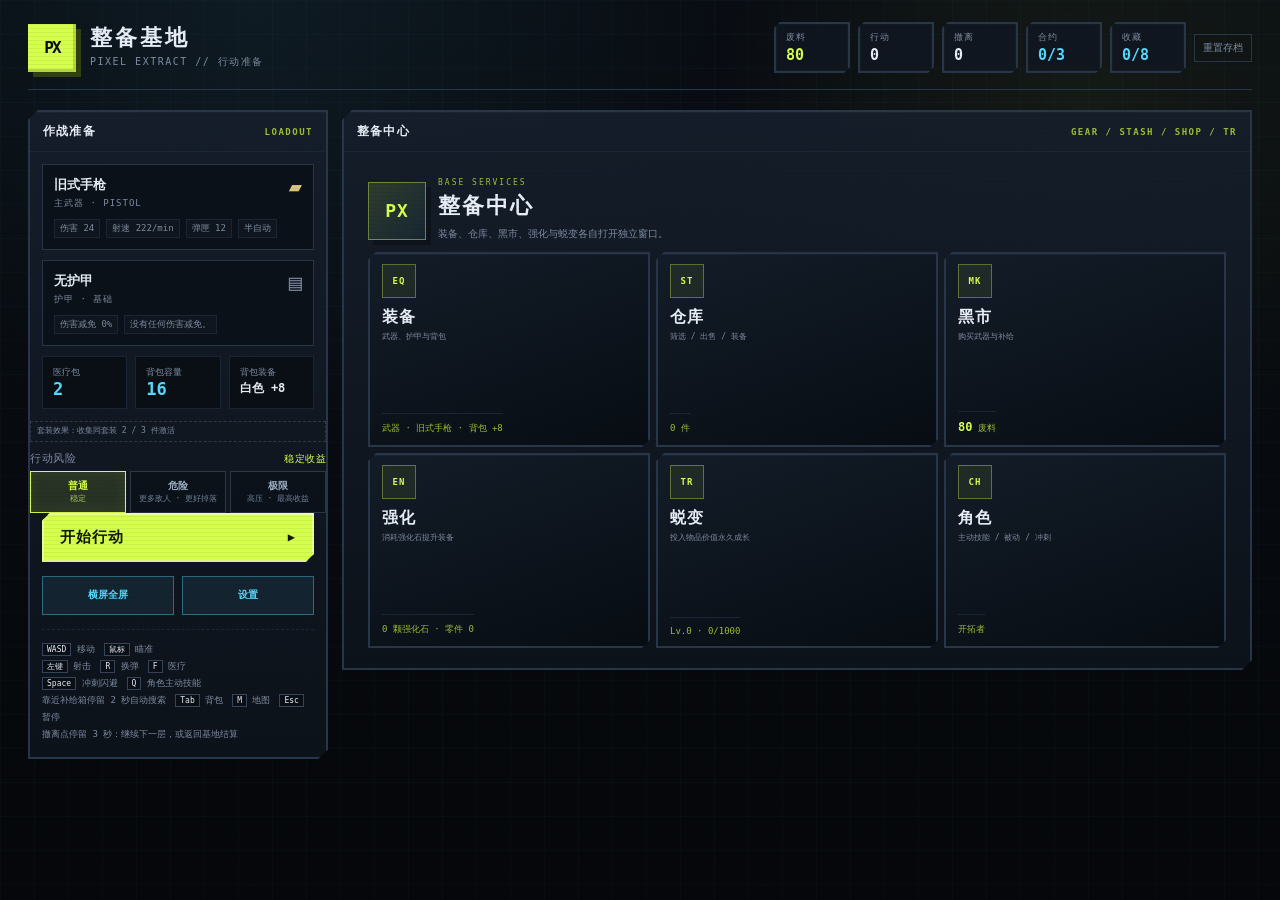
==== index.html @ 1c6b69c0 "Add collector room with permanent bonus tiers New 收藏 chip opens a donation window that only accepts " ====
<!DOCTYPE html>
<html lang="zh-CN">
<head>
  <meta charset="UTF-8">
  <meta name="viewport" content="width=device-width, initial-scale=1.0, maximum-scale=1.0, user-scalable=no">
  <title>像素撤离 // PIXEL EXTRACT</title>
  <meta name="theme-color" content="#080d13">
  <meta name="application-name" content="像素撤离">
  <meta name="apple-mobile-web-app-capable" content="yes">
  <meta name="apple-mobile-web-app-status-bar-style" content="black-translucent">
  <meta name="apple-mobile-web-app-title" content="像素撤离">
  <meta name="mobile-web-app-capable" content="yes">
  <link rel="manifest" href="manifest.webmanifest">
  <link rel="apple-touch-icon" href="assets/pwa/apple-touch-icon.png">
  <link rel="icon" href="assets/pwa/favicon.png" type="image/png">
  <link rel="stylesheet" href="css/style.css">
</head>
<body>
  <div id="app">
    <main id="baseScreen" class="screen base-screen">
      <header class="topbar">
        <div class="brand">
          <div class="brand-mark">PX</div>
          <div class="brand-copy">
            <div class="brand-title">整备基地</div>
            <div class="brand-sub">PIXEL EXTRACT // 行动准备</div>
          </div>
        </div>
        <div class="top-stats">
          <div class="stat-chip scrap"><span>废料</span><strong id="statScrap">0</strong></div>
          <div class="stat-chip"><span>行动</span><strong id="statRaids">0</strong></div>
          <div class="stat-chip"><span>撤离</span><strong id="statExtracts">0</strong></div>
          <button id="openDailyBtn" class="stat-chip daily-chip" type="button" title="查看每日合约"><span>合约</span><strong id="statDaily">0/3</strong></button>
          <button id="openCollectorBtn" class="stat-chip daily-chip" type="button" title="查看收藏室"><span>收藏</span><strong id="statCollector">0/8</strong></button>
          <button id="resetSaveBtn" class="ghost-btn small" title="清空存档">重置存档</button>
        </div>
      </header>

      <div class="base-layout">
        <section class="panel loadout-panel">
          <div class="panel-head">
            <span>作战准备</span><span class="panel-tag">LOADOUT</span>
          </div>
          <div id="loadoutWeapon" class="equip-card"></div>
          <div id="loadoutArmor" class="equip-card"></div>
          <div class="supply-row">
            <div class="supply-box"><span>医疗包</span><strong id="loadoutMeds">2</strong></div>
            <div class="supply-box"><span>背包容量</span><strong id="loadoutSlots">16</strong></div>
            <div class="supply-box pack-summary"><span>背包装备</span><strong id="loadoutPack">白色 +8</strong></div>
          </div>
          <div id="loadoutSetBonus" class="loadout-set-bonus"></div>
          <div class="risk-picker-wrap">
            <div class="risk-picker-label">行动风险 <span id="riskHint">稳定收益</span></div>
            <div id="riskPicker" class="risk-picker" role="group" aria-label="行动风险">
              <button type="button" data-risk="normal" class="active">普通<small>稳定</small></button>
              <button type="button" data-risk="danger">危险<small>更多敌人 · 更好掉落</small></button>
              <button type="button" data-risk="extreme">极限<small>高压 · 最高收益</small></button>
            </div>
          </div>
          <button id="startRaidBtn" class="primary-btn raid-btn">开始行动 <span>▶</span></button>
          <div class="utility-row">
            <button id="fullscreenBtn" class="secondary-btn" type="button">横屏全屏</button>
            <button id="settingsBtn" class="secondary-btn" type="button">设置</button>
          </div>
          <div class="control-hint">
            <div><kbd>WASD</kbd> 移动　<kbd>鼠标</kbd> 瞄准</div>
            <div><kbd>左键</kbd> 射击　<kbd>R</kbd> 换弹　<kbd>F</kbd> 医疗</div>
            <div><kbd>Space</kbd> 冲刺闪避　<kbd>Q</kbd> 角色主动技能</div>
            <div>靠近补给箱停留 2 秒自动搜索　<kbd>Tab</kbd> 背包　<kbd>M</kbd> 地图　<kbd>Esc</kbd> 暂停</div>
            <div>撤离点停留 3 秒：继续下一层，或返回基地结算</div>
          </div>
        </section>

        <section class="panel manage-center-panel">
          <div class="panel-head">
            <span>整备中心</span>
            <span class="panel-tag">GEAR / STASH / SHOP / TR</span>
          </div>
          <div class="manage-center-body">
            <div class="manage-center-heading">
              <div class="manage-center-mark">PX</div>
              <div class="manage-center-heading-copy">
                <div class="manage-center-kicker">BASE SERVICES</div>
                <h3>整备中心</h3>
                <p>装备、仓库、黑市、强化与蜕变各自打开独立窗口。</p>
              </div>
            </div>
            <div class="manage-entry-grid">
              <button id="openEquipBtn" class="manage-entry-card" type="button">
                <span class="manage-entry-icon">EQ</span>
                <span class="manage-entry-title">装备</span>
                <span class="manage-entry-desc">武器、护甲与背包</span>
                <span class="manage-entry-meta" id="baseEquipSummary">未装备武器</span>
              </button>
              <button id="openStashBtn" class="manage-entry-card" type="button">
                <span class="manage-entry-icon">ST</span>
                <span class="manage-entry-title">仓库</span>
                <span class="manage-entry-desc">筛选 / 出售 / 装备</span>
                <span class="manage-entry-meta" id="baseStashCount">0 件</span>
              </button>
              <button id="openShopBtn" class="manage-entry-card" type="button">
                <span class="manage-entry-icon">MK</span>
                <span class="manage-entry-title">黑市</span>
                <span class="manage-entry-desc">购买武器与补给</span>
                <span class="manage-entry-meta"><strong id="baseScrap">0</strong> 废料</span>
              </button>
              <button id="openEnhanceBtn" class="manage-entry-card" type="button">
                <span class="manage-entry-icon">EN</span>
                <span class="manage-entry-title">强化</span>
                <span class="manage-entry-desc">消耗强化石提升装备</span>
                <span class="manage-entry-meta" id="baseEnhanceSummary">0 颗强化石</span>
              </button>
              <button id="openTranscendBtn" class="manage-entry-card" type="button">
                <span class="manage-entry-icon">TR</span>
                <span class="manage-entry-title">蜕变</span>
                <span class="manage-entry-desc">投入物品价值永久成长</span>
                <span class="manage-entry-meta" id="baseTranscendSummary">Lv.0 · 0/1000</span>
              </button>
              <button id="openCharacterBtn" class="manage-entry-card" type="button">
                <span class="manage-entry-icon">CH</span>
                <span class="manage-entry-title">角色</span>
                <span class="manage-entry-desc">主动技能 / 被动 / 冲刺</span>
                <span class="manage-entry-meta" id="baseCharacterSummary">开拓者</span>
              </button>
            </div>
          </div>
        </section>

      </div>
    </main>

    <section id="gameScreen" class="screen game-screen hidden">
      <div id="gameFrame" class="game-frame">
        <canvas id="gameCanvas" width="960" height="600"></canvas>
        <div class="hud">
          <div class="hud-top-left">
            <div class="hud-callsign">RAIDER // <span id="hudLevel">LV.1</span> · <span id="hudFloor">F1</span> <span id="hudLockState" class="hud-lock-state">索敌 ON</span></div>
            <div class="hud-bar-row">
              <span class="hud-label">HP</span>
              <div class="hud-bar"><div id="hpFill" class="hud-bar-fill hp"></div></div>
              <span id="hpText" class="hud-value">100/100</span>
            </div>
            <div class="hud-bar-row hud-xp-row">
              <span class="hud-label hud-xp-label">XP</span>
              <div class="hud-bar hud-xp-bar"><div id="hudXpFill" class="hud-bar-fill xp"></div></div>
              <span id="hudXpText" class="hud-value">0/80</span>
            </div>
            <div class="hud-subrow">
              <span id="armorText">护甲：无</span>
              <span id="hudMeds">医疗包 ×2</span>
              <span id="hudKeys">🔑 ×0</span>
              <span id="hudScrap">废料 +0</span>
            </div>
            <div class="weapon-hud">
              <span id="hudWeaponIcon" class="hud-weapon-icon">▰</span>
              <span id="hudWeapon">旧式手枪</span>
              <strong id="hudAmmo">12 / 90</strong>
            </div>
            <div class="character-hud">
              <span id="hudCharacterName" class="char-name">开拓者</span>
              <span id="hudDashCd">冲刺 就绪</span>
              <span id="hudSkillCd">治疗 就绪</span>
              <span id="hudShield" class="hidden">护盾 0</span>
            </div>
            <div id="statusEffects" class="status-effects" aria-live="polite"></div>
          </div>

          <div class="hud-top-center">
            <div id="raidTimer" class="raid-timer">06:00</div>
            <div id="raidObjective" class="objective">搜刮物资 · 撤离点选择深入或返回</div>
            <div id="objectiveTracker" class="objective-tracker hidden" aria-live="polite">
              <div class="objective-tracker-head"><span id="objectiveTrackerName">战术目标</span><b id="objectiveTrackerPct">0%</b></div>
              <div class="objective-tracker-bar"><i id="objectiveTrackerFill"></i></div>
              <small id="objectiveTrackerHint"></small>
            </div>
          </div>

          <div id="bossHud" class="boss-hud hidden">
            <div class="boss-hud-head"><span>BOSS</span><strong id="bossName">终焉守卫</strong></div>
            <div class="boss-bar"><div id="bossFill"></div></div>
            <div id="bossSkill" class="boss-skill">全图弹幕 · 重击锁定</div>
          </div>

          <div class="hud-top-right">
            <canvas id="minimap" width="180" height="132"></canvas>
            <div class="minimap-label">战术地图</div>
            <div id="mapIntel" class="map-intel">首领 -- · 近敌 --</div>
            <button id="hudMapBtn" class="hud-map-btn" type="button">打开地图 <kbd>M</kbd></button>
          </div>

          <div id="interactPrompt" class="interact-prompt hidden">
            <span id="promptText">靠近补给箱 2 秒自动搜索</span>
            <div class="prompt-bar"><div id="promptBarFill"></div></div>
          </div>

          <div id="lootFeed" class="loot-feed"></div>

          <div class="backpack-hud">
            <button id="hudInventoryBtn" class="hud-inventory-btn" type="button"><span>▦</span> 打开背包 <kbd>Tab</kbd></button>
            <div class="backpack-label">背包 <span id="backpackCount">0/8</span></div>
            <div id="backpackHud" class="backpack-slots"></div>
          </div>

          <div id="damageFlash" class="damage-flash"></div>
          <div id="lowHpVignette" class="low-hp-vignette"></div>
          <div id="damageDirection" class="damage-direction"></div>
          <div id="hitMarker" class="hit-marker" aria-hidden="true"></div>
          <div id="raidTutorial" class="raid-tutorial hidden" role="status" aria-live="polite">
            <div class="raid-tutorial-head">
              <strong id="tutorialTitle">移动</strong>
              <span id="tutorialStep">1 / 4</span>
              <button id="tutorialSkipBtn" class="raid-tutorial-skip" type="button">跳过教学</button>
            </div>
            <div id="tutorialText" class="raid-tutorial-text"></div>
          </div>
        </div>

        <div id="touchControls" class="touch-controls hidden">
          <div id="aimPad" class="touch-pad aim-pad">
            <div id="aimKnob" class="touch-knob"></div>
            <span class="touch-pad-label">长按开火 · 拖动瞄准</span>
          </div>
          <div class="touch-actions">
            <button id="touchDash" class="touch-btn skill-btn" type="button">冲刺</button>
            <button id="touchSkill" class="touch-btn skill-btn" type="button">技能</button>
            <button id="touchReload" class="touch-btn" type="button">换弹</button>
            <button id="touchMed" class="touch-btn" type="button">医疗</button>
            <button id="touchInventory" class="touch-btn" type="button">背包</button>
          </div>
          <button id="touchPause" class="touch-pause" type="button">II</button>
          <div id="touchHint" class="touch-hint">左侧按住移动 · 右侧轻触瞄准/长按开火 · 靠近补给箱站2秒搜索</div>
        </div>
        <div id="rotateHint" class="rotate-hint">建议横屏游玩</div>

        <div id="extractChoiceOverlay" class="overlay full-overlay hidden" role="dialog" aria-modal="true" aria-labelledby="extractChoiceTitle">
          <div class="overlay-card extract-choice-card">
            <div class="debrief-tag">EXTRACTION POINT // 撤离点</div>
            <h2 id="extractChoiceTitle">继续深入，还是返回基地？</h2>
            <p id="extractChoiceSub">你已到达撤离点。</p>
            <div id="extractChoiceStats" class="extract-choice-stats"></div>
            <div class="extract-choice-actions">
              <button id="extractReturnBtn" class="secondary-btn" type="button">返回基地</button>
              <button id="extractDeeperBtn" class="primary-btn" type="button">继续下一层</button>
            </div>
            <p class="overlay-note">继续下一层会保留本局等级、成长和背包；敌人强度与稀有物资概率会随层数提升。</p>
          </div>
        </div>

        <div id="mapOverlay" class="overlay hidden">
          <div class="overlay-card map-card">
            <div class="overlay-head">
              <span>战术地图</span>
              <button id="closeMapBtn" class="ghost-btn small" type="button">关闭 [M]</button>
            </div>
            <canvas id="fullMapCanvas" width="780" height="520"></canvas>
            <div class="map-legend">
              <span><i class="map-dot player"></i>你</span>
              <span><i class="map-dot exit"></i>撤离点</span>
              <span><i class="map-dot loot"></i>未搜索补给箱</span>
              <span><i class="map-dot rare"></i>高级补给箱</span>
              <span><i class="map-dot key"></i>钥匙房宝箱</span>
              <span><i class="map-dot path"></i>已走路径</span>
              <span><i class="map-dot enemy"></i>可见敌人</span>
              <span><i class="map-dot boss"></i>首领</span>
            </div>
          </div>
        </div>

        <div id="inventoryOverlay" class="overlay hidden">
          <div class="overlay-card inventory-card loot-card">
            <div class="overlay-head">
              <span class="loot-title">◆ 战利品包 ◆</span>
              <div class="inventory-head-actions">
                <button id="discardInventoryBtn" class="danger-btn small" type="button" disabled>丢弃</button>
                <button id="closeInventoryBtn" class="ghost-btn small">关闭 [Tab]</button>
              </div>
            </div>
            <div class="inventory-loadout" id="inventoryLoadout"></div>
            <div class="loot-body">
              <div class="loot-column">
                <div class="loot-section-title"><span>背包</span><b id="lootBackpackCount">0 / 16</b></div>
                <div id="inventoryGrid" class="loot-grid"></div>
              </div>
              <div class="loot-column loot-secure">
                <div class="loot-section-title secure"><span>安全箱</span><b id="lootSecureCount">0 / 9</b></div>
                <div id="secureGrid" class="loot-grid secure-grid"></div>
                <p class="loot-secure-note">倒下也不会丢失</p>
              </div>
            </div>
            <div id="inventoryDetail" class="inventory-detail hidden"></div>
            <div class="loot-actions">
              <button id="tidyBackpackBtn" class="secondary-btn small" type="button">整理背包</button>
            </div>
            <p class="overlay-note">搜刮的物资先进背包；点选物品后再点安全箱格子，可以转进去保险。</p>
          </div>
        </div>

        <div id="pauseOverlay" class="overlay hidden">
          <div class="overlay-card pause-card">
            <div class="pause-title">行动暂停</div>
            <p>当前进度已暂停。本局等级与成长只在行动中有效，返回基地或重新进入后会从 LV.1 开始。</p>
            <div class="pause-utility-row">
              <button id="pauseFullscreenBtn" class="secondary-btn" type="button">横屏全屏</button>
              <button id="pauseSettingsBtn" class="secondary-btn" type="button">设置</button>
            </div>
            <button id="resumeBtn" class="primary-btn">继续行动</button>
            <button id="abandonBtn" class="danger-btn">放弃行动并返回基地</button>
          </div>
        </div>
      </div>
      <div id="moveZone" class="move-zone" aria-label="左侧任意位置按住移动"></div>
      <div id="movePad" class="touch-pad move-pad">
        <div id="moveKnob" class="touch-knob"></div>
        <span class="touch-pad-label">移动</span>
      </div>
    </section>

    <div id="collectorOverlay" class="overlay full-overlay hidden">
      <div class="overlay-card collector-card manage-window-card">
        <div class="overlay-head">
          <span class="collector-title">◆ 收藏室 ◆</span>
          <button id="closeCollectorBtn" class="ghost-btn small" type="button">关闭</button>
        </div>
        <div class="collector-head">
          <div class="collector-head-copy">
            <div class="collector-level">收藏 Lv.<span id="collectorLevel">0</span> / 8</div>
            <p class="collector-sub">捐赠首领材料（收藏品），每一档都是永久加成。</p>
          </div>
          <div class="collector-have">持有收藏品 <b id="collectorHave">0</b></div>
        </div>
        <div id="collectorTiers" class="collector-tiers"></div>
        <div class="collector-foot">
          <span id="collectorHint" class="collector-hint">下一档：—</span>
          <button id="donateCollectorBtn" class="primary-btn compact" type="button" disabled>捐赠</button>
        </div>
      </div>
    </div>

    <div id="stageOverlay" class="overlay full-overlay hidden">
      <div class="overlay-card stage-card manage-window-card">
        <div class="overlay-head">
          <span>选择行动</span>
          <button id="closeStageBtn" class="ghost-btn small" type="button">关闭</button>
        </div>
        <div class="stage-normal">
          <div class="stage-normal-copy">
            <strong>常规行动</strong>
            <span>随机搜刮层，可一层层深入；风险越高敌人越多、掉落越好。</span>
          </div>
          <button id="startNormalBtn" class="primary-btn compact" type="button">开始行动</button>
        </div>
        <div class="stage-subtitle">首领挑战 <span>单层行动 · 难度 N = 原 F(5N) 强度</span></div>
        <div id="stageBossList" class="stage-boss-list"></div>
        <p class="overlay-note">首领挑战是单层战场：撤离点一开始就存在，不击败首领也能撤走。</p>
      </div>
    </div>

    <div id="dailyOverlay" class="overlay full-overlay hidden">
      <div class="overlay-card daily-card manage-window-card">
        <div class="overlay-head">
          <span>每日合约</span>
          <button id="closeDailyBtn" class="ghost-btn small" type="button">关闭</button>
        </div>
        <div class="daily-head">
          <div class="daily-head-copy">
            <div class="daily-date" id="dailyDate">—</div>
            <p class="daily-sub">每天三条独立合约，行动结算时记录进度；完成一条领一条。</p>
          </div>
          <div class="daily-progress-tag" id="dailyProgressTag">0 / 3</div>
        </div>
        <div id="dailyList" class="daily-list"></div>
        <div class="daily-foot">
          <span id="dailyRewardHint" class="daily-reward-hint">完成合约可领取废料与改装零件</span>
          <button id="claimDailyBtn" class="primary-btn compact" type="button" disabled>领取奖励</button>
        </div>
      </div>
    </div>

    <div id="equipOverlay" class="overlay full-overlay hidden">
      <div class="overlay-card equip-modal-card manage-window-card">
        <div class="overlay-head">
          <span id="equipWindowTitle">装备</span>
          <button id="closeEquipBtn" class="ghost-btn small" type="button">关闭</button>
        </div>

        <div id="manageEquipPanel" class="manage-panel">
          <div id="equippedSummary" class="equipped-summary"></div>
          <div class="equip-columns">
            <section class="equip-column">
              <div class="equip-col-title">武器 <span>从仓库选择</span></div>
              <div id="weaponChoices" class="equip-choice-list"></div>
            </section>
            <section class="equip-column">
              <div class="equip-col-title">护甲 <span>从仓库选择</span></div>
              <div id="armorChoices" class="equip-choice-list"></div>
            </section>
            <section class="equip-column">
              <div class="equip-col-title">背包装备 <span>品质决定容量</span></div>
              <div id="packChoices" class="equip-choice-list"></div>
            </section>
          </div>
          <div class="set-collection-head"><span>套装图鉴</span><b id="setCollectionParts">改装零件 0</b></div>
          <div id="setCollection" class="set-collection"></div>
        </div>

        <div id="manageStashPanel" class="manage-panel hidden">
          <div class="manage-subhead">
            <span>仓库</span>
            <span id="stashCount" class="panel-tag">0 / ...</span>
          </div>
          <div class="stash-toolbar">
            <div id="stashRarityFilter" class="rarity-filter" role="group" aria-label="仓库品质筛选">
              <button type="button" data-rarity="all" class="active">全部</button>
              <button type="button" data-rarity="common">普通</button>
              <button type="button" data-rarity="uncommon">精良</button>
              <button type="button" data-rarity="rare">稀有</button>
              <button type="button" data-rarity="epic">史诗</button>
              <button type="button" data-rarity="legendary">传说</button>
              <button type="button" data-rarity="mythic">神话</button>
            </div>
            <select id="stashSetFilter" class="stash-filter-select" aria-label="按套装筛选">
              <option value="all">全部套装</option>
              <option value="raider">荒原猎手</option>
              <option value="bulwark">壁垒协议</option>
              <option value="specter">幽灵协议</option>
              <option value="none">无套装</option>
            </select>
            <select id="stashAffixFilter" class="stash-filter-select" aria-label="按词条筛选">
              <option value="all">全部词条</option>
            </select>
            <span id="stashModParts" class="stash-parts">零件 0</span>
            <button id="sellLowBtn" class="danger-btn compact" type="button">卖普通</button>
          </div>
          <div id="stashGrid" class="stash-grid"></div>
          <div id="stashEmpty" class="empty-state">仓库是空的。带战利品撤离，或去黑市进货。</div>
          <div id="itemActions" class="item-actions hidden">
            <div class="selected-info">
              <div id="selectedIcon" class="selected-icon">?</div>
              <div>
                <div id="selectedName" class="selected-name">物品</div>
                <div id="selectedDesc" class="selected-desc"></div>
              </div>
              <div id="selectedValue" class="selected-value"></div>
            </div>
            <div class="action-row">
              <button id="equipBtn" class="secondary-btn hidden">装备</button>
              <button id="lockItemBtn" class="secondary-btn hidden">锁定</button>
              <button id="rerollItemBtn" class="secondary-btn hidden">重铸词条</button>
              <button id="salvageItemBtn" class="secondary-btn hidden">分解</button>
              <button id="sellBtn" class="danger-btn">出售</button>
            </div>
          </div>
        </div>

        <div id="manageShopPanel" class="manage-panel hidden">
          <div class="manage-subhead">
            <span>黑市补给</span>
            <span id="shopScrap" class="panel-tag">废料 0</span>
          </div>
          <div id="shopList" class="shop-list"></div>
        </div>

        <div id="manageTranscendPanel" class="manage-panel hidden">
          <div class="manage-subhead">
            <span>蜕变熔炉</span>
            <span id="transcendLevelTag" class="panel-tag">蜕变 Lv.0</span>
          </div>
          <div class="transcend-layout">
            <section class="transcend-summary">
              <div class="transcend-rank"><span>永久蜕变</span><strong id="transcendLevel">Lv.0</strong></div>
              <div class="transcend-progress-head"><span>蜕变进度</span><b id="transcendProgressText">0 / 1000</b></div>
              <div class="transcend-bar"><i id="transcendBarFill"></i></div>
              <div id="transcendBonus" class="transcend-bonus"></div>
              <button id="transcendBtn" class="primary-btn compact" type="button">蜕变</button>
              <button id="transcendBulkBtn" class="secondary-btn compact" type="button">转化普通物资</button>
              <div class="transcend-hint">仓库物品按出售价值转化为进度；每次蜕变后需求 ×1.25。</div>
            </section>
            <section class="transcend-value-col">
              <div class="enhance-col-title">仓库物品价值 <span id="transcendStashValue">0</span></div>
              <div id="transcendItemList" class="transcend-item-list"></div>
            </section>
          </div>
        </div>

        <div id="manageCharacterPanel" class="manage-panel hidden">
          <div class="manage-subhead">
            <span>角色档案</span>
            <span id="characterCurrentTag" class="panel-tag">当前：开拓者</span>
          </div>
          <div class="character-layout">
            <div id="characterList" class="character-list"></div>
            <section id="characterDetail" class="character-detail"></section>
          </div>
        </div>

        <div id="manageEnhancePanel" class="manage-panel hidden">
          <div class="manage-subhead">
            <span>强化台</span>
            <span id="enhanceStoneCount" class="panel-tag">强化石 0 颗</span>
          </div>
          <div class="enhance-layout">
            <section class="enhance-target-col">
              <div class="enhance-col-title">选择装备 <span>+0 ~ +10</span></div>
              <div id="enhanceTargets" class="enhance-target-list"></div>
            </section>
            <section class="enhance-action-col">
              <div class="enhance-col-title">选择强化石 <span id="enhanceChanceHint">成功率由强化石决定</span></div>
              <div id="enhanceTargetSummary" class="enhance-target-summary"></div>
              <div id="enhanceStoneList" class="enhance-stone-list"></div>
              <div class="enhance-col-title enhance-fuse-title">合成强化石 <span>3 颗同品质 → 1 颗高一档</span></div>
              <div id="enhanceFuseList" class="enhance-fuse-list"></div>
            </section>
          </div>
        </div>

        <p id="manageNote" class="overlay-note">装备会立即更新作战准备；进入行动后不能更换。</p>
      </div>
    </div>

    <div id="settingsOverlay" class="overlay full-overlay hidden">
      <div class="overlay-card settings-card">
        <div class="overlay-head">
          <span>系统设置</span>
          <button id="closeSettingsBtn" class="ghost-btn small" type="button">关闭</button>
        </div>
        <div class="settings-tabs" role="tablist" aria-label="设置分类">
          <button id="settingsTabGeneral" class="active" type="button" role="tab" aria-selected="true">基础</button>
          <button id="settingsTabTouch" type="button" role="tab" aria-selected="false">触控</button>
        </div>
        <div id="settingsGeneralPanel" class="settings-panel">
        <div class="settings-list">
          <label class="settings-row">
            <span><strong>音效</strong><small>射击、拾取、受伤等提示音</small></span>
            <input id="settingSound" class="settings-toggle" type="checkbox">
          </label>
          <label class="settings-row">
            <span><strong>屏幕震动</strong><small>开火和受击时的镜头抖动</small></span>
            <input id="settingScreenShake" class="settings-toggle" type="checkbox">
          </label>
          <label class="settings-row">
            <span><strong>浮动文字</strong><small>伤害数字、经验与掉落提示</small></span>
            <input id="settingFloatText" class="settings-toggle" type="checkbox">
          </label>
          <label class="settings-row">
            <span><strong>受伤红屏</strong><small>受到伤害时的红色闪烁</small></span>
            <input id="settingDamageFlash" class="settings-toggle" type="checkbox">
          </label>
          <label class="settings-row">
            <span><strong>性能模式</strong><small>减少粒子与动态效果，老手机更流畅</small></span>
            <input id="settingPerformanceMode" class="settings-toggle" type="checkbox">
          </label>
        </div>
        <div class="settings-actions">
          <button id="exportSaveBtn" class="secondary-btn" type="button">导出存档</button>
          <button id="importSaveBtn" class="secondary-btn" type="button">导入存档</button>
        </div>
        </div>
        <div id="settingsTouchPanel" class="settings-panel hidden">
        <div class="settings-section-title">触控设置 <span>仅影响手机触屏</span></div>
        <div class="settings-row settings-row-stack">
          <div class="settings-row-head">
            <span><strong>移动摇杆</strong><small>浮动：左侧按住出现；固定：常驻左下角</small></span>
          </div>
          <div id="moveStickModeControl" class="segmented-control" role="group" aria-label="移动摇杆模式">
            <button type="button" data-value="floating">浮动</button>
            <button type="button" data-value="fixed">固定</button>
          </div>
        </div>
        <label class="settings-row">
          <span><strong>自动索敌</strong><small>手机锁定最近可见敌人；桌面锁定前方最近敌人</small></span>
          <input id="settingAutoLock" class="settings-toggle" type="checkbox">
        </label>
        <label class="settings-row settings-row-stack" for="settingAimPadSize">
          <div class="settings-row-head">
            <span><strong>瞄准圈大小</strong><small>调整右侧开火/瞄准区域</small></span>
            <output id="aimPadSizeValue">100%</output>
          </div>
          <input id="settingAimPadSize" class="settings-range" type="range" min="70" max="120" step="5" value="100">
        </label>
        <label class="settings-row settings-row-stack" for="settingAimSensitivity">
          <div class="settings-row-head">
            <span><strong>瞄准灵敏度</strong><small>越高，拖动后转向越快</small></span>
            <output id="aimSensitivityValue">标准</output>
          </div>
          <input id="settingAimSensitivity" class="settings-range" type="range" min="0.6" max="1.6" step="0.1" value="1">
        </label>
        <label class="settings-row settings-row-stack" for="settingMoveStickSize">
          <div class="settings-row-head">
            <span><strong>摇杆大小</strong><small>调整移动摇杆的直径</small></span>
            <output id="moveStickSizeValue">100%</output>
          </div>
          <input id="settingMoveStickSize" class="settings-range" type="range" min="70" max="150" step="5" value="100">
        </label>
        <label class="settings-row settings-row-stack" for="settingMoveZoneWidth">
          <div class="settings-row-head">
            <span><strong>移动触发区域</strong><small>浮动模式下可按住移动的屏幕宽度</small></span>
            <output id="moveZoneWidthValue">50%</output>
          </div>
          <input id="settingMoveZoneWidth" class="settings-range" type="range" min="30" max="70" step="5" value="50">
        </label>
        <label class="settings-row settings-row-stack" for="settingMoveSensitivity">
          <div class="settings-row-head">
            <span><strong>移动灵敏度</strong><small>越高，轻推摇杆移动越快</small></span>
            <output id="moveSensitivityValue">标准</output>
          </div>
          <input id="settingMoveSensitivity" class="settings-range" type="range" min="0.6" max="1.6" step="0.1" value="1">
        </label>
        </div>
        <button id="settingsFullscreenBtn" class="secondary-btn settings-fullscreen-btn" type="button">横屏全屏</button>
        <button id="resetSettingsBtn" class="ghost-btn settings-reset-btn" type="button">恢复默认设置</button>
        <p class="overlay-note">横屏未生效时：请开启手机自动旋转，或把游戏添加到主屏幕后从图标启动。</p>
      </div>
    </div>

    <div id="debriefOverlay" class="overlay full-overlay hidden">
      <div class="overlay-card debrief-card">
        <div id="debriefTag" class="debrief-tag">行动结束</div>
        <h2 id="debriefTitle">成功撤离</h2>
        <p id="debriefSub">你带着战利品回到了基地。</p>
        <div id="debriefStats" class="debrief-stats"></div>
        <div id="debriefLoot" class="debrief-loot"></div>
        <button id="debriefCloseBtn" class="primary-btn">返回基地</button>
      </div>
    </div>

    <div id="perkOverlay" class="overlay full-overlay hidden" role="dialog" aria-modal="true" aria-labelledby="perkTitle">
      <div class="overlay-card perk-card">
        <div class="perk-card-head">
          <div>
            <div class="debrief-tag">RUN LEVEL UP // 本局成长</div>
            <h2 id="perkTitle">选择一项本局强化</h2>
          </div>
          <span id="perkPending" class="perk-pending">剩余 1 次</span>
        </div>
        <p class="perk-sub">升级后选择一项强化，立即生效；仅本局有效，返回基地或重新进入后重置。</p>
        <div id="perkChoiceGrid" class="perk-choice-grid"></div>
      </div>
    </div>

    <div id="toast" class="toast"></div>
  </div>

  <script src="js/game.js"></script>
</body>
</html>
---- css/style.css ----
:root {
  --bg: #070a0e;
  --bg-2: #0b1017;
  --panel: #101721;
  --panel-2: #151e2b;
  --line: #28364a;
  --line-soft: #1b2635;
  --text: #e8eef7;
  --dim: #7e8ca3;
  --lime: #d6ff4d;
  --lime-soft: #9fbf34;
  --orange: #ff9c47;
  --cyan: #55d9ff;
  --red: #ff5b6e;
  --purple: #c084ff;
  --shadow: rgba(0, 0, 0, .45);
}

* { box-sizing: border-box; }

html, body {
  margin: 0;
  min-height: 100%;
  background: var(--bg);
  color: var(--text);
  font-family: "Cascadia Mono", "Consolas", "Microsoft YaHei UI", monospace;
}

body {
  overflow-x: hidden;
  background:
    radial-gradient(circle at 20% 0%, rgba(85, 217, 255, .07), transparent 34%),
    radial-gradient(circle at 85% 12%, rgba(214, 255, 77, .06), transparent 28%),
    linear-gradient(180deg, #090d13 0%, #05070a 100%);
}

body::after {
  content: "";
  position: fixed;
  inset: 0;
  pointer-events: none;
  z-index: 1000;
  opacity: .14;
  background: repeating-linear-gradient(0deg, transparent 0 3px, rgba(0, 0, 0, .35) 3px 4px);
  mix-blend-mode: multiply;
}

button { font: inherit; }
button:focus-visible { outline: 2px solid var(--lime); outline-offset: 2px; }

.hidden { display: none !important; }

.screen { min-height: 100vh; }

.base-screen {
  position: relative;
  padding: 22px 28px 34px;
  background-image:
    linear-gradient(rgba(85, 217, 255, .025) 1px, transparent 1px),
    linear-gradient(90deg, rgba(85, 217, 255, .025) 1px, transparent 1px);
  background-size: 34px 34px;
}

.topbar {
  max-width: 1500px;
  margin: 0 auto 20px;
  display: flex;
  align-items: center;
  justify-content: space-between;
  gap: 20px;
  padding-bottom: 16px;
  border-bottom: 1px solid var(--line);
}

.brand { display: flex; align-items: center; gap: 14px; }
.brand-copy { min-width: 0; }
.brand-progress {
  min-width: 190px;
  display: flex;
  align-items: center;
  gap: 8px;
  margin-left: 4px;
  padding-left: 12px;
  border-left: 1px solid var(--line-soft);
}
.brand-level {
  width: 40px;
  height: 40px;
  flex: 0 0 40px;
  display: flex;
  flex-direction: column;
  align-items: center;
  justify-content: center;
  border: 1px solid #435616;
  background: rgba(214, 255, 77, .08);
}
.brand-level span { color: var(--lime-soft); font-size: 7px; letter-spacing: 1px; }
.brand-level strong { color: var(--lime); font-size: 18px; line-height: 1; }
.brand-xp { flex: 1; min-width: 100px; }
.brand-progress .xp-label { margin-bottom: 3px; font-size: 8px; }
.brand-progress .xp-bar { height: 7px; }

.brand-mark {
  width: 48px;
  height: 48px;
  display: grid;
  place-items: center;
  color: #0a0e14;
  background: var(--lime);
  font-weight: 900;
  letter-spacing: -2px;
  box-shadow: 5px 5px 0 #31410f, inset -3px -3px 0 rgba(0,0,0,.16);
}

.brand-title {
  font-size: 22px;
  line-height: 1;
  font-weight: 900;
  letter-spacing: 3px;
}

.brand-sub {
  margin-top: 6px;
  color: var(--dim);
  font-size: 10px;
  letter-spacing: 1.5px;
}

.top-stats { display: flex; align-items: center; gap: 8px; flex-wrap: wrap; justify-content: flex-end; }

.stat-chip {
  min-width: 76px;
  padding: 7px 10px;
  border: 1px solid var(--line);
  background: rgba(16, 23, 33, .82);
  box-shadow: inset 0 0 0 1px rgba(255,255,255,.02);
}
.stat-chip span { display: block; color: var(--dim); font-size: 9px; text-transform: uppercase; letter-spacing: 1px; }
.stat-chip strong { display: block; margin-top: 2px; font-size: 15px; color: var(--text); }
.stat-chip.scrap strong { color: var(--lime); }

.base-layout {
  max-width: 1500px;
  margin: 0 auto;
  display: grid;
  grid-template-columns: 300px minmax(0, 1fr);
  gap: 14px;
  align-items: start;
}

.right-column { display: grid; gap: 14px; }

.panel {
  border: 1px solid var(--line);
  background: linear-gradient(180deg, rgba(21, 30, 43, .92), rgba(13, 19, 27, .94));
  box-shadow: 0 10px 34px rgba(0,0,0,.22), inset 0 1px 0 rgba(255,255,255,.03);
}

.panel-head {
  display: flex;
  align-items: center;
  justify-content: space-between;
  gap: 12px;
  padding: 11px 13px;
  border-bottom: 1px solid var(--line-soft);
  color: var(--text);
  font-size: 12px;
  font-weight: 800;
  letter-spacing: 1.2px;
}

.panel-tag {
  color: var(--lime-soft);
  font-size: 9px;
  letter-spacing: 1.5px;
  font-weight: 600;
}

.loadout-panel { padding-bottom: 14px; }
.loadout-panel .panel-head { margin-bottom: 12px; }

.equip-card {
  margin: 0 12px 10px;
  padding: 11px;
  border: 1px solid var(--line);
  background: #0b1119;
  min-height: 78px;
}
.equip-card.empty { opacity: .55; }
.equip-top { display: flex; align-items: flex-start; justify-content: space-between; gap: 8px; }
.equip-name { font-size: 13px; font-weight: 800; color: var(--text); }
.equip-type { margin-top: 3px; color: var(--dim); font-size: 9px; letter-spacing: 1px; }
.equip-icon { color: var(--lime); font-size: 22px; line-height: 1; }
.equip-stats { display: flex; flex-wrap: wrap; gap: 6px; margin-top: 9px; color: var(--dim); font-size: 9px; }
.equip-stats span { border: 1px solid var(--line-soft); padding: 2px 5px; background: rgba(255,255,255,.02); }

.supply-row { display: grid; grid-template-columns: repeat(3, 1fr); gap: 8px; margin: 0 12px 12px; }
.supply-box { padding: 9px 10px; border: 1px solid var(--line-soft); background: #0a0f16; }
.supply-box span { display: block; color: var(--dim); font-size: 9px; }
.supply-box strong { color: var(--cyan); font-size: 17px; }
.pack-summary strong { display: block; margin-top: 1px; font-size: 12px; overflow-wrap: anywhere; }
.rainbow-text, .mythic-icon { background: linear-gradient(90deg, #ff536b, #ffd15c, #6fe29a, #58a6ff, #c084ff); -webkit-background-clip: text; background-clip: text; color: transparent !important; }

.primary-btn, .secondary-btn, .danger-btn, .ghost-btn {
  cursor: pointer;
  border: 1px solid transparent;
  transition: transform .08s ease, filter .12s ease, background .12s ease;
}
.primary-btn:active, .secondary-btn:active, .danger-btn:active, .ghost-btn:active { transform: translateY(1px); }

.primary-btn {
  color: #111708;
  background: var(--lime);
  border-color: #ecff9c;
  font-weight: 900;
  letter-spacing: 1px;
  padding: 13px 16px;
  box-shadow: 4px 4px 0 #35420f;
}
.primary-btn:hover { filter: brightness(1.08); }

.raid-btn { width: calc(100% - 24px); margin: 0 12px 14px; display: flex; align-items: center; justify-content: space-between; font-size: 15px; }
.raid-btn span { font-size: 12px; }

.secondary-btn {
  color: var(--cyan);
  background: rgba(85, 217, 255, .08);
  border-color: rgba(85, 217, 255, .4);
  padding: 9px 12px;
  font-weight: 800;
}
.secondary-btn:hover { background: rgba(85, 217, 255, .15); }

.danger-btn {
  color: var(--red);
  background: rgba(255, 91, 110, .06);
  border-color: rgba(255, 91, 110, .35);
  padding: 9px 12px;
  font-weight: 800;
}
.danger-btn:hover { background: rgba(255, 91, 110, .13); }

.ghost-btn {
  color: var(--dim);
  background: transparent;
  border-color: var(--line);
  padding: 8px 10px;
}
.ghost-btn:hover { color: var(--text); border-color: #40536d; }

.small { font-size: 10px; padding: 6px 8px; }

.control-hint {
  margin: 0 12px;
  padding-top: 11px;
  border-top: 1px dashed var(--line-soft);
  color: var(--dim);
  font-size: 9px;
  line-height: 1.9;
}
kbd {
  color: var(--text);
  border: 1px solid #36455b;
  background: #0a0f16;
  padding: 1px 4px;
  font: inherit;
  font-size: 8px;
}

.stash-panel { min-height: 560px; }
.stash-grid {
  display: grid;
  grid-template-columns: repeat(auto-fill, minmax(82px, 1fr));
  gap: 7px;
  padding: 12px;
  max-height: 440px;
  overflow: auto;
}

.stash-slot {
  min-height: 82px;
  position: relative;
  display: flex;
  flex-direction: column;
  align-items: center;
  justify-content: center;
  gap: 5px;
  padding: 7px 5px;
  background: #0a1017;
  border: 1px solid var(--line-soft);
  cursor: pointer;
  user-select: none;
  transition: border-color .12s ease, background .12s ease;
}
.stash-slot:hover { border-color: #41536a; background: #0d151e; }
.stash-slot.selected { border-color: var(--lime); box-shadow: inset 0 0 0 1px rgba(214,255,77,.16); }
.stash-slot.rarity-common { border-bottom-color: #e8edf2; }
.stash-slot.rarity-uncommon { border-bottom-color: #4c8f6a; }
.stash-slot.rarity-rare { border-bottom-color: #58a6ff; }
.stash-slot.rarity-epic { border-bottom-color: var(--purple); }
.stash-slot.rarity-legendary { border-bottom-color: #ff536b; box-shadow: inset 0 -1px 0 rgba(255,83,107,.2); }
.stash-slot.rarity-mythic { border-bottom-color: #ffd15c; background-image: linear-gradient(135deg, rgba(255,83,107,.08), rgba(255,209,92,.06), rgba(88,166,255,.08), rgba(192,132,255,.08)); box-shadow: inset 0 -1px 0 rgba(255,209,92,.22); }
.slot-icon { font-size: 23px; line-height: 1; color: var(--lime); text-shadow: 0 0 10px rgba(214,255,77,.18); }
.slot-name { font-size: 9px; color: var(--dim); text-align: center; line-height: 1.25; max-width: 100%; }
.slot-qty { position: absolute; right: 4px; bottom: 3px; font-size: 10px; color: var(--text); background: rgba(0,0,0,.5); padding: 1px 3px; }

.empty-state {
  margin: 12px;
  padding: 34px 18px;
  text-align: center;
  color: var(--dim);
  font-size: 11px;
  line-height: 1.8;
  border: 1px dashed var(--line);
}

.item-actions { border-top: 1px solid var(--line-soft); padding: 12px; }
.selected-info { display: flex; align-items: center; gap: 10px; }
.selected-icon { width: 42px; height: 42px; display: grid; place-items: center; border: 1px solid var(--line); background: #090e14; color: var(--lime); font-size: 23px; }
.selected-name { font-size: 13px; font-weight: 800; }
.selected-desc { margin-top: 3px; color: var(--dim); font-size: 9px; line-height: 1.5; }
.selected-value { margin-left: auto; color: var(--orange); white-space: nowrap; font-size: 11px; }
.action-row { display: flex; gap: 8px; margin-top: 11px; }

.progression-panel { padding-bottom: 12px; }
.level-row { display: flex; gap: 12px; align-items: center; padding: 15px 13px 8px; }
.level-badge { width: 58px; height: 58px; display: flex; flex-direction: column; align-items: center; justify-content: center; border: 1px solid #435616; background: rgba(214,255,77,.08); }
.level-badge span { color: var(--lime-soft); font-size: 8px; letter-spacing: 1px; }
.level-badge strong { color: var(--lime); font-size: 24px; line-height: 1; }
.xp-wrap { flex: 1; }
.xp-label { display: flex; justify-content: space-between; color: var(--dim); font-size: 9px; margin-bottom: 5px; }
.xp-bar { height: 8px; background: #060a0f; border: 1px solid var(--line-soft); }
.xp-fill { height: 100%; width: 0%; background: linear-gradient(90deg, #8dab26, var(--lime)); box-shadow: 0 0 12px rgba(214,255,77,.22); transition: width .3s ease; }
.next-perk { margin: 3px 13px 11px; padding: 8px 9px; color: var(--dim); font-size: 9px; line-height: 1.6; border-left: 2px solid var(--lime-soft); background: rgba(214,255,77,.03); }
.stat-grid { display: grid; grid-template-columns: repeat(3, 1fr); gap: 1px; margin: 0 13px; background: var(--line-soft); border: 1px solid var(--line-soft); }
.stat-grid > div { background: #0a1017; padding: 8px; text-align: center; }
.stat-grid span { display: block; color: var(--dim); font-size: 8px; }
.stat-grid strong { display: block; margin-top: 4px; color: var(--text); font-size: 15px; }

.shop-list { padding: 8px 10px 11px; max-height: 340px; overflow: auto; }
.shop-item {
  display: flex;
  align-items: center;
  gap: 9px;
  padding: 8px 4px;
  border-bottom: 1px solid var(--line-soft);
}
.shop-item:last-child { border-bottom: 0; }
.shop-icon { width: 31px; height: 31px; flex: 0 0 31px; display: grid; place-items: center; color: var(--cyan); border: 1px solid var(--line-soft); background: #080d13; font-size: 17px; }
.shop-mid { flex: 1; min-width: 0; }
.shop-name { font-size: 10px; font-weight: 800; }
.shop-desc { color: var(--dim); font-size: 8px; line-height: 1.4; margin-top: 2px; }
.shop-buy { flex: 0 0 auto; padding: 5px 7px; font-size: 9px; color: var(--lime); background: rgba(214,255,77,.06); border: 1px solid rgba(214,255,77,.3); cursor: pointer; }
.shop-buy:hover { background: rgba(214,255,77,.13); }
.shop-buy:disabled { color: #586274; border-color: #252e3b; cursor: not-allowed; }

.game-screen {
  position: fixed;
  inset: 0;
  background: #030507;
  display: flex;
  align-items: center;
  justify-content: center;
  overflow: hidden;
}

.game-frame {
  position: relative;
  width: min(100vw, calc(100vh * 1.6));
  height: min(100vh, calc(100vw / 1.6));
  background: #080d13;
  box-shadow: 0 0 90px rgba(0,0,0,.8);
  overflow: hidden;
}

#gameCanvas {
  display: block;
  width: 100%;
  height: 100%;
  image-rendering: pixelated;
  image-rendering: crisp-edges;
  cursor: crosshair;
}

.hud { position: absolute; inset: 0; pointer-events: none; font-size: clamp(9px, 1.05vw, 12px); }
.hud-top-left { position: absolute; top: 2.2%; left: 2%; width: 31%; min-width: 230px; padding: 10px 12px; background: linear-gradient(90deg, rgba(5,9,14,.9), rgba(5,9,14,.35)); border-left: 2px solid var(--lime); }
.hud-callsign { color: var(--dim); font-size: .72em; letter-spacing: 1.3px; margin-bottom: 7px; }
.hud-callsign span { color: var(--lime); }
.hud-lock-state { margin-left: 5px; padding: 0 4px; border: 1px solid rgba(214,255,77,.28); color: var(--dim); font-size: .84em; letter-spacing: .5px; }
.hud-lock-state.active { border-color: var(--lime); color: #0a0e14; background: var(--lime); }
.hud-lock-state.off { border-color: var(--line); color: #68758a; }
.hud-bar-row { display: flex; align-items: center; gap: 7px; }
.hud-label { color: var(--red); font-weight: 900; font-size: .78em; }
.hud-bar { flex: 1; height: 10px; border: 1px solid #38455a; background: #06090d; }
.hud-bar-fill { height: 100%; background: linear-gradient(90deg, #d73e50, #ff6c7d); transition: width .15s linear; }
.hud-xp-row { margin-top: 5px; }
.hud-xp-label { color: var(--lime); }
.hud-xp-bar { height: 6px; }
.hud-bar-fill.xp { background: linear-gradient(90deg, #8bab2d, #d6ff4d); }
.hud-value { color: var(--text); font-size: .75em; min-width: 56px; text-align: right; }
.hud-subrow { display: flex; flex-wrap: wrap; gap: 4px 9px; margin-top: 6px; color: var(--dim); font-size: .68em; }
.character-hud { display: flex; flex-wrap: wrap; align-items: center; gap: 3px 7px; margin-top: 5px; padding-top: 5px; border-top: 1px solid rgba(170,190,215,.12); color: var(--dim); font-size: .61em; font-weight: 800; letter-spacing: .3px; }
.character-hud .char-name { color: var(--lime); }
.character-hud .cooling { color: #6b7a8e; }
.character-hud .hidden { display: none; }
.weapon-hud { display: flex; justify-content: space-between; align-items: baseline; gap: 6px; margin-top: 9px; padding-top: 7px; border-top: 1px solid rgba(255,255,255,.08); color: var(--dim); font-size: .72em; }
.weapon-hud strong { color: var(--lime); font-size: 1.4em; letter-spacing: 1px; }
.hud-weapon-icon { flex: 0 0 auto; color: var(--lime); font-size: 1.35em; line-height: 1; }
#hudWeapon { margin-right: auto; }

.hud-top-center { position: absolute; top: 2%; left: 50%; transform: translateX(-50%); text-align: center; }
.raid-timer { padding: 3px 15px; border: 1px solid rgba(255,156,71,.3); background: rgba(7,11,16,.72); color: var(--orange); font-size: clamp(18px, 2.2vw, 28px); font-weight: 900; letter-spacing: 3px; }
.raid-timer.low { color: var(--red); animation: pulse 1s infinite; }
.objective { margin-top: 5px; color: #a8b5c7; font-size: .7em; letter-spacing: .4px; text-shadow: 0 1px 3px #000; }

.hud-top-right { position: absolute; top: 2.2%; right: 2%; width: 180px; padding: 6px; background: rgba(5,9,14,.78); border: 1px solid var(--line); }
#minimap { display: block; width: 100%; height: auto; image-rendering: pixelated; opacity: .9; }
.minimap-label { margin-top: 4px; color: var(--dim); font-size: .62em; letter-spacing: 2px; text-align: center; }

.interact-prompt {
  position: absolute;
  left: 50%;
  bottom: 16%;
  transform: translateX(-50%);
  width: min(330px, 46%);
  padding: 9px 13px;
  text-align: center;
  background: rgba(5,9,14,.9);
  border: 1px solid rgba(214,255,77,.4);
  color: var(--text);
  font-size: .9em;
  box-shadow: 0 0 24px rgba(0,0,0,.2);
}
.prompt-bar { height: 5px; margin-top: 7px; background: #1b2634; overflow: hidden; }
#promptBarFill { width: 0%; height: 100%; background: var(--lime); }

.loot-feed {
  position: absolute;
  top: 22%;
  right: 2.2%;
  width: 220px;
  display: flex;
  flex-direction: column;
  gap: 5px;
  align-items: flex-end;
}
.loot-line {
  padding: 5px 8px;
  background: rgba(5,9,14,.87);
  border-right: 2px solid var(--lime);
  color: var(--text);
  font-size: .72em;
  animation: feedIn .2s ease-out;
}
.loot-line.bad { border-color: var(--red); color: #ffc4cb; }

.backpack-hud { position: absolute; left: 2%; bottom: 2.4%; padding: 7px 9px; background: rgba(5,9,14,.82); border: 1px solid var(--line); }
.backpack-label { color: var(--dim); font-size: .64em; margin-bottom: 5px; letter-spacing: 1px; }
.backpack-label span { color: var(--text); }
.backpack-slots { display: flex; gap: 4px; }
.bp-slot { width: 26px; height: 26px; display: grid; place-items: center; background: #0a0f16; border: 1px solid #263346; color: var(--lime); font-size: 13px; }
.bp-slot.empty { color: #344154; }

.damage-flash { position: absolute; inset: 0; background: radial-gradient(circle, transparent 40%, rgba(255,40,60,.65) 100%); opacity: 0; pointer-events: none; }

.overlay {
  position: absolute;
  inset: 0;
  z-index: 20;
  display: flex;
  align-items: center;
  justify-content: center;
  padding: 24px;
  background: rgba(2, 5, 8, .72);
  backdrop-filter: blur(3px);
}

.overlay-card {
  width: min(560px, 92%);
  max-height: 88%;
  overflow: auto;
  padding: 20px;
  background: linear-gradient(180deg, #151e2b, #0c121a);
  border: 1px solid #35455a;
  box-shadow: 8px 8px 0 rgba(0,0,0,.35);
}

.overlay-head { display: flex; align-items: center; justify-content: space-between; padding-bottom: 12px; border-bottom: 1px solid var(--line-soft); font-weight: 900; letter-spacing: 1px; }
.overlay-note { margin: 13px 0 0; color: var(--dim); font-size: 10px; line-height: 1.7; }

.inventory-card { width: min(760px, 94%); }
.inventory-loadout { display: grid; grid-template-columns: repeat(3, 1fr); gap: 8px; margin: 12px 0; }
.inventory-loadout > div { padding: 9px; border: 1px solid var(--line-soft); background: #0a1017; color: var(--dim); font-size: 10px; }
.inventory-loadout strong { display: block; margin-top: 4px; color: var(--text); font-size: 12px; }
.inventory-section-title {
  display: flex;
  justify-content: space-between;
  align-items: baseline;
  margin: 14px 0 7px;
  color: var(--text);
  font-size: 11px;
  font-weight: 900;
  letter-spacing: 1px;
}
.inventory-section-title span { color: var(--dim); font-size: 8px; font-weight: 400; letter-spacing: 0; }
.inventory-body { display: grid; grid-template-columns: minmax(0, 1.15fr) minmax(245px, .85fr); gap: 8px; align-items: start; }
.inventory-grid { display: grid; grid-template-columns: repeat(auto-fill, minmax(104px, 1fr)); gap: 7px; }
.inventory-item {
  position: relative;
  display: grid;
  gap: 3px;
  width: 100%;
  padding: 9px;
  border: 1px solid var(--line-soft);
  background: #090e14;
  color: var(--text);
  text-align: left;
  font: inherit;
  cursor: pointer;
}
.inventory-item:hover { border-color: #4a607a; background: #0d1520; }
.inventory-item.selected { border-color: var(--lime); box-shadow: inset 0 0 0 1px rgba(214,255,77,.25); background: rgba(214,255,77,.06); }
.inventory-item .slot-icon { display: block; margin-bottom: 2px; font-size: 18px; }
.inventory-item .slot-name { color: var(--text); font-size: 10px; font-weight: 800; line-height: 1.4; }
.inv-item-top { display: flex; justify-content: space-between; align-items: center; gap: 5px; }
.inv-kind { color: var(--dim); font-size: 8px; }
.inv-rarity { font-size: 8px; font-weight: 800; }
.inv-rarity.common { color: #e8edf2; }
.inv-rarity.uncommon { color: #6fe29a; }
.inv-rarity.rare { color: #58a6ff; }
.inv-rarity.epic { color: #c084ff; }
.inv-rarity.legendary { color: #ff536b; }
.inv-rarity.mythic { background: linear-gradient(90deg, #ff536b, #ffd15c, #6fe29a, #58a6ff, #c084ff); -webkit-background-clip: text; background-clip: text; color: transparent; }
.inventory-item.rarity-common { border-bottom-color: #e8edf2; }
.inventory-item.rarity-uncommon { border-bottom-color: #4c8f6a; }
.inventory-item.rarity-rare { border-bottom-color: #58a6ff; }
.inventory-item.rarity-epic { border-bottom-color: var(--purple); }
.inventory-item.rarity-legendary { border-bottom-color: #ff536b; }
.inventory-item.rarity-mythic { border-bottom-color: #ffd15c; background-image: linear-gradient(135deg, rgba(255,83,107,.07), rgba(255,209,92,.05), rgba(88,166,255,.07), rgba(192,132,255,.07)); }
.inv-qty { color: var(--lime); font-size: 9px; }
.inventory-empty { grid-column: 1 / -1; padding: 28px; text-align: center; border: 1px dashed var(--line); color: var(--dim); font-size: 11px; }
.inventory-detail {
  margin-top: 0;
  padding: 12px;
  border: 1px solid var(--line);
  background: linear-gradient(135deg, rgba(20,31,44,.95), rgba(8,13,19,.95));
}
.inventory-detail-head { display: flex; align-items: center; gap: 11px; }
.inventory-detail-icon {
  width: 44px;
  height: 44px;
  flex: 0 0 44px;
  display: grid;
  place-items: center;
  border: 1px solid var(--line);
  background: #070b10;
  font-size: 25px;
}
.inventory-detail-title { min-width: 0; flex: 1; }
.inventory-detail-name { color: var(--text); font-size: 15px; font-weight: 900; }
.inventory-detail-meta { margin-top: 3px; color: var(--dim); font-size: 9px; line-height: 1.6; }
.inventory-detail-value { color: var(--lime); font-size: 10px; font-weight: 800; text-align: right; }
.inventory-detail-desc { margin-top: 9px; padding-top: 8px; border-top: 1px solid var(--line-soft); color: #c3d2e4; font-size: 10px; line-height: 1.85; }
.inventory-detail-stats { display: flex; flex-wrap: wrap; gap: 6px; margin-top: 8px; }
.inventory-detail-stats span { padding: 3px 6px; border: 1px solid var(--line-soft); color: var(--dim); font-size: 8px; }
.inventory-detail-stats b { color: var(--text); font-weight: 800; }
.inventory-head-actions { display: flex; align-items: center; gap: 6px; }
.inventory-head-actions .danger-btn:disabled { opacity: .42; cursor: not-allowed; }
.inventory-discard-hint { margin-top: 8px; padding-top: 6px; border-top: 1px dashed rgba(170,190,215,.18); color: var(--dim); font-size: 8px; line-height: 1.45; }
@media (max-width: 680px) {
  .inventory-card { width: 95%; padding: 13px; }
  .inventory-loadout { grid-template-columns: 1fr 1fr; gap: 5px; }
  .inventory-loadout > div { padding: 6px; font-size: 8px; }
  .inventory-loadout strong { font-size: 10px; }
  .inventory-body { grid-template-columns: 1fr; }
  .inventory-detail { margin-top: 0; }
  .inventory-grid { grid-template-columns: repeat(auto-fill, minmax(94px, 1fr)); gap: 5px; }
  .inventory-item { padding: 6px; }
  .inventory-item .slot-name { font-size: 9px; }
  .inventory-detail-icon { width: 36px; height: 36px; flex-basis: 36px; font-size: 21px; }
  .inventory-detail-name { font-size: 13px; }
}

.pause-card { width: min(390px, 90%); text-align: center; }
.pause-title { color: var(--orange); font-size: 24px; font-weight: 900; letter-spacing: 3px; margin-bottom: 8px; }
.pause-card p { color: var(--dim); font-size: 11px; line-height: 1.8; margin: 0 0 18px; }
.pause-card .primary-btn, .pause-card .danger-btn { display: block; width: 100%; margin-top: 9px; }

.full-overlay { position: fixed; z-index: 100; background: rgba(1, 4, 7, .86); }
.debrief-card { width: min(520px, 92%); text-align: center; }
.debrief-tag { color: var(--lime); font-size: 10px; letter-spacing: 4px; margin-bottom: 8px; }
.debrief-card h2 { margin: 0; font-size: 30px; letter-spacing: 4px; }
.debrief-card h2.fail { color: var(--red); }
.debrief-card p { color: var(--dim); font-size: 11px; line-height: 1.7; }
.debrief-stats { display: grid; grid-template-columns: repeat(4, 1fr); gap: 1px; margin: 18px 0; background: var(--line-soft); border: 1px solid var(--line-soft); }
.debrief-stats div { background: #0a1017; padding: 10px; }
.debrief-stats span { display: block; color: var(--dim); font-size: 9px; }
.debrief-stats strong { display: block; margin-top: 4px; color: var(--text); font-size: 17px; }
.debrief-loot { display: flex; flex-wrap: wrap; gap: 5px; justify-content: center; margin-bottom: 18px; }
.debrief-loot span { padding: 4px 7px; border: 1px solid var(--line-soft); color: var(--dim); font-size: 9px; }
.debrief-card .primary-btn { width: 100%; }

.extract-choice-card { width: min(620px, 94%); }
.extract-choice-card h2 { margin: 0; font-size: 26px; letter-spacing: 3px; }
.extract-choice-card p { margin: 7px 0 0; color: var(--dim); font-size: 10px; line-height: 1.7; }
.extract-choice-stats {
  display: grid;
  grid-template-columns: repeat(4, 1fr);
  gap: 1px;
  margin: 15px 0;
  border: 1px solid var(--line-soft);
  background: var(--line-soft);
}
.extract-choice-stats div { min-width: 0; padding: 9px; background: #0a1017; }
.extract-choice-stats span { display: block; color: var(--dim); font-size: 9px; }
.extract-choice-stats strong { display: block; margin-top: 4px; color: var(--text); font-size: 13px; overflow-wrap: anywhere; }
.extract-choice-actions { display: grid; grid-template-columns: 1fr 1fr; gap: 9px; }
.extract-choice-actions .primary-btn, .extract-choice-actions .secondary-btn { width: 100%; }

.perk-card { width: min(760px, 94%); text-align: left; }
.perk-card-head { display: flex; align-items: flex-start; justify-content: space-between; gap: 14px; }
.perk-card h2 { margin: 1px 0 4px; font-size: 24px; letter-spacing: 3px; }
.perk-sub { margin: 0; color: var(--dim); font-size: 10px; line-height: 1.6; }
.perk-pending {
  flex: 0 0 auto;
  padding: 5px 8px;
  border: 1px solid rgba(214, 255, 77, .34);
  color: var(--lime);
  background: rgba(214, 255, 77, .06);
  font-size: 9px;
  font-weight: 800;
}
.perk-choice-grid { display: grid; grid-template-columns: repeat(3, minmax(0, 1fr)); gap: 9px; margin-top: 14px; }
.perk-choice {
  --perk-color: var(--lime);
  min-width: 0;
  min-height: 122px;
  display: flex;
  flex-direction: column;
  align-items: flex-start;
  gap: 5px;
  padding: 12px;
  text-align: left;
  color: var(--text);
  border: 1px solid var(--line);
  border-top: 2px solid var(--perk-color);
  background: linear-gradient(160deg, rgba(21, 30, 43, .98), rgba(8, 12, 18, .98));
  cursor: pointer;
  transition: transform .08s ease, border-color .12s ease, background .12s ease;
}
.perk-choice:hover { transform: translateY(-2px); border-color: var(--perk-color); background: linear-gradient(160deg, rgba(28, 40, 48, .98), rgba(9, 14, 20, .98)); }
.perk-choice:active { transform: translateY(0); }
.perk-choice-icon {
  width: 30px;
  height: 30px;
  display: grid;
  place-items: center;
  border: 1px solid var(--perk-color);
  color: var(--perk-color);
  background: rgba(255, 255, 255, .025);
  font-size: 9px;
  font-weight: 900;
  letter-spacing: .5px;
}
.perk-choice-name { color: var(--text); font-size: 14px; font-weight: 900; letter-spacing: .5px; }
.perk-choice-desc { color: var(--dim); font-size: 9px; line-height: 1.5; }
.perk-choice-rank { margin-top: auto; padding-top: 7px; color: var(--perk-color); font-size: 9px; font-weight: 800; }

.toast {
  position: fixed;
  left: 50%;
  bottom: 28px;
  transform: translate(-50%, 20px);
  z-index: 200;
  max-width: min(520px, 90vw);
  padding: 9px 14px;
  background: rgba(10, 16, 23, .96);
  border: 1px solid var(--line);
  border-left: 2px solid var(--lime);
  color: var(--text);
  font-size: 11px;
  opacity: 0;
  pointer-events: none;
  transition: opacity .2s ease, transform .2s ease;
}
.toast.show { opacity: 1; transform: translate(-50%, 0); }

@keyframes pulse { 50% { opacity: .45; } }
@keyframes feedIn { from { opacity: 0; transform: translateX(10px); } }

@media (max-width: 1120px) {
  .base-layout { grid-template-columns: 280px minmax(0, 1fr); }
  .right-column { grid-column: 1 / -1; grid-template-columns: 1fr 1fr; }
}
@media (max-width: 780px) {
  .base-screen { padding: 14px; }
  .topbar { align-items: flex-start; flex-direction: column; }
  .top-stats { justify-content: flex-start; }
  .base-layout { grid-template-columns: 1fr; }
  .right-column { grid-template-columns: 1fr; }
  .stash-panel { min-height: 0; }
  .hud-top-left { min-width: 0; width: 40%; padding: 7px; }
  .hud-top-right { width: 120px; }
  .hud-top-center { top: 14%; }
  .backpack-hud { bottom: 1.5%; }
  .loot-feed { top: 26%; width: 160px; }
}

/* --------------------------------------------------------------------------
   Mobile / touch controls
   -------------------------------------------------------------------------- */
html, body { overscroll-behavior: none; }
.game-screen, #gameCanvas, .touch-controls, .touch-pad, .touch-btn, .touch-pause {
  touch-action: none;
  -webkit-user-select: none;
  user-select: none;
  -webkit-tap-highlight-color: transparent;
}

body.touch-device .backpack-hud { display: none; }
body.touch-device .control-hint { opacity: .55; }

.touch-controls {
  position: absolute;
  inset: 0;
  z-index: 15;
  pointer-events: none;
}

.move-zone {
  position: absolute;
  left: 0;
  top: 0;
  bottom: 0;
  width: var(--move-zone-width, 50%);
  z-index: 10;
  display: none;
  pointer-events: auto;
  touch-action: none;
  -webkit-user-select: none;
  user-select: none;
  -webkit-tap-highlight-color: transparent;
}
body.touch-device .move-zone { display: block; }
body.touch-device.move-stick-fixed .move-zone { display: none; }

.touch-pad {
  position: absolute;
  width: clamp(92px, 13vw, 122px);
  aspect-ratio: 1;
  border-radius: 50%;
  border: 1px solid rgba(214, 255, 77, .28);
  background:
    radial-gradient(circle, rgba(214,255,77,.075) 0 27%, transparent 29%),
    rgba(5, 10, 15, .34);
  box-shadow: inset 0 0 28px rgba(0, 0, 0, .42), 0 0 0 7px rgba(5, 10, 15, .12);
  pointer-events: auto;
}
.touch-pad.active { border-color: rgba(214, 255, 77, .75); }
.move-pad {
  left: 0;
  top: 0;
  right: auto;
  bottom: auto;
  width: calc(clamp(92px, 13vw, 122px) * var(--move-pad-scale, 1));
  display: none;
  transform: translate(-50%, -50%);
  pointer-events: none;
  z-index: 19;
}
.move-pad.active { display: block; }
body.touch-device.move-stick-fixed .move-pad {
  display: block;
  left: 3.2%;
  top: auto;
  bottom: 4.5%;
  transform: none;
  pointer-events: auto;
}
.aim-pad { right: 3.2%; bottom: 4.5%; border-color: rgba(85, 217, 255, .33); }
.aim-pad.active { border-color: rgba(85, 217, 255, .9); }
.touch-knob {
  position: absolute;
  left: 50%;
  top: 50%;
  will-change: transform;
  width: 42%;
  aspect-ratio: 1;
  border-radius: 50%;
  transform: translate(-50%, -50%);
  background: rgba(214, 255, 77, .18);
  border: 1px solid rgba(214, 255, 77, .7);
  box-shadow: 0 0 14px rgba(214,255,77,.12);
  pointer-events: none;
}
.aim-pad .touch-knob {
  background: rgba(85, 217, 255, .16);
  border-color: rgba(85, 217, 255, .75);
  box-shadow: 0 0 14px rgba(85,217,255,.12);
}
.touch-pad-label {
  position: absolute;
  left: 50%;
  bottom: -19px;
  transform: translateX(-50%);
  color: rgba(185, 200, 220, .62);
  font-size: 9px;
  white-space: nowrap;
  letter-spacing: .5px;
}

.touch-actions {
  position: absolute;
  right: 20%;
  bottom: 5%;
  display: grid;
  grid-template-columns: repeat(3, minmax(50px, 1fr));
  gap: 6px;
  pointer-events: auto;
}
.touch-btn {
  min-height: 38px;
  min-width: 58px;
  padding: 7px 10px;
  border: 1px solid rgba(170, 190, 215, .3);
  background: rgba(6, 11, 17, .78);
  color: #c8d4e5;
  font-size: clamp(9px, 1.15vw, 11px);
  font-weight: 800;
  letter-spacing: .5px;
  pointer-events: auto;
}
.touch-btn:active { background: rgba(255,255,255,.12); transform: translateY(1px); }
.touch-btn.skill-btn { border-color: rgba(214,255,77,.44); color: #e7ff9a; }
.touch-btn.skill-btn.cooling { color: var(--dim); border-color: rgba(170,190,215,.22); }
.touch-pause {
  position: absolute;
  right: 2.1%;
  top: 31%;
  width: 38px;
  height: 38px;
  border: 1px solid rgba(170, 190, 215, .32);
  background: rgba(6, 11, 17, .76);
  color: #b7c5d9;
  font-size: 12px;
  font-weight: 900;
  pointer-events: auto;
}
.touch-hint {
  position: absolute;
  left: 50%;
  bottom: 1.7%;
  transform: translateX(-50%);
  color: rgba(190, 204, 224, .52);
  font-size: 9px;
  letter-spacing: .8px;
  white-space: nowrap;
  text-shadow: 0 1px 3px #000;
  transition: opacity .5s ease;
}
.touch-hint.fade { opacity: 0; }

.rotate-hint {
  display: none;
  position: absolute;
  top: 8px;
  left: 50%;
  transform: translateX(-50%);
  z-index: 30;
  padding: 5px 12px;
  color: #ffe3a6;
  background: rgba(18, 14, 7, .85);
  border: 1px solid rgba(255, 156, 71, .45);
  font-size: 10px;
  letter-spacing: 1px;
  pointer-events: none;
}

@media (max-height: 520px) {
  .touch-pad { width: clamp(82px, 15vh, 108px); }
  .touch-actions { bottom: 4%; gap: 4px; grid-template-columns: repeat(3, minmax(44px, 1fr)); }
  .touch-btn { min-height: 32px; min-width: 44px; padding: 5px 6px; font-size: 9px; }
  .touch-pause { top: 34%; width: 32px; height: 32px; }
  .touch-pad-label { bottom: -16px; font-size: 8px; }
  .hud-top-left { padding: 6px 8px; }
  .loot-feed { top: 20%; }
}

@media (orientation: portrait) and (pointer: coarse) {
  .rotate-hint { display: block; }
  .touch-controls { opacity: .95; }
}

@media (pointer: coarse) {
  .hud-top-right { width: clamp(105px, 16vw, 150px); }
  .loot-feed { width: clamp(130px, 18vw, 190px); }
  .interact-prompt { bottom: 13%; }
}
/* Equipment switcher */
.change-equip-btn {
  display: block;
  width: calc(100% - 24px);
  margin: 0 12px 10px;
}
.equip-modal-card {
  width: min(780px, 94%);
  max-height: 90vh;
}
.equipped-summary {
  display: grid;
  grid-template-columns: repeat(3, minmax(0, 1fr));
  gap: 8px;
  margin: 13px 0;
}
.equipped-slot {
  padding: 10px 11px;
  border: 1px solid var(--line-soft);
  background: #0a1017;
}
.equipped-slot-top {
  display: flex;
  justify-content: space-between;
  gap: 8px;
  align-items: center;
}
.equipped-slot-label {
  color: var(--dim);
  font-size: 9px;
  letter-spacing: 1px;
}
.equipped-slot-name {
  margin-top: 4px;
  color: var(--text);
  font-size: 13px;
  font-weight: 900;
}
.equipped-slot-stats {
  margin-top: 6px;
  color: var(--dim);
  font-size: 9px;
  line-height: 1.6;
}
.mini-ghost {
  padding: 4px 7px;
  border: 1px solid var(--line);
  background: transparent;
  color: var(--red);
  font-size: 9px;
  cursor: pointer;
}
.mini-ghost:hover { border-color: var(--red); }

.equip-columns {
  display: grid;
  grid-template-columns: repeat(3, minmax(0, 1fr));
  gap: 10px;
}
.equip-column {
  min-width: 0;
  border: 1px solid var(--line-soft);
  background: rgba(7, 12, 18, .55);
}
.equip-col-title {
  display: flex;
  justify-content: space-between;
  padding: 9px 10px;
  border-bottom: 1px solid var(--line-soft);
  color: var(--text);
  font-size: 11px;
  font-weight: 900;
  letter-spacing: 1px;
}
.equip-col-title span {
  color: var(--dim);
  font-size: 8px;
  font-weight: 400;
}
.equip-choice-list {
  display: grid;
  gap: 6px;
  max-height: 300px;
  overflow: auto;
  padding: 8px;
}
.equip-choice {
  display: flex;
  align-items: center;
  gap: 8px;
  padding: 8px;
  border: 1px solid var(--line-soft);
  background: #0a1017;
}
.equip-choice-icon {
  width: 30px;
  height: 30px;
  flex: 0 0 30px;
  display: grid;
  place-items: center;
  border: 1px solid var(--line);
  color: var(--lime);
  font-size: 17px;
}
.equip-choice-mid { min-width: 0; flex: 1; }
.equip-choice-name { color: var(--text); font-size: 10px; font-weight: 800; }
.equip-choice-stats { margin-top: 2px; color: var(--dim); font-size: 8px; line-height: 1.45; }
.equip-choice-btn {
  flex: 0 0 auto;
  padding: 5px 8px;
  border: 1px solid rgba(214,255,77,.4);
  background: rgba(214,255,77,.08);
  color: var(--lime);
  font-size: 9px;
  font-weight: 800;
  cursor: pointer;
}
.equip-choice-btn:hover { background: rgba(214,255,77,.16); }
.equip-empty {
  padding: 24px 10px;
  text-align: center;
  color: var(--dim);
  font-size: 9px;
  line-height: 1.7;
  border: 1px dashed var(--line-soft);
}
@media (max-width: 680px) {
  .equip-columns { grid-template-columns: 1fr; }
  .equipped-summary { grid-template-columns: 1fr; }
  .equip-choice-list { max-height: 190px; }
}
/* HUD backpack button */
.hud-inventory-btn {
  pointer-events: auto;
  display: flex;
  align-items: center;
  gap: 6px;
  width: 100%;
  margin-bottom: 6px;
  padding: 5px 7px;
  border: 1px solid rgba(214,255,77,.28);
  background: rgba(214,255,77,.07);
  color: var(--lime);
  font: inherit;
  font-size: 10px;
  font-weight: 800;
  letter-spacing: .5px;
  cursor: pointer;
}
.hud-inventory-btn:hover { background: rgba(214,255,77,.16); border-color: rgba(214,255,77,.55); }
.hud-inventory-btn span { font-size: 13px; }
.hud-inventory-btn kbd {
  margin-left: auto;
  padding: 1px 4px;
  border: 1px solid #3a4a5f;
  color: var(--dim);
  font-size: 8px;
}
@media (pointer: coarse) {
  .hud-inventory-btn { display: none; }
}
/* Tactical map */
.hud-map-btn {
  pointer-events: auto;
  display: flex;
  align-items: center;
  justify-content: center;
  gap: 6px;
  width: 100%;
  margin-top: 5px;
  padding: 4px 6px;
  border: 1px solid rgba(85,217,255,.28);
  background: rgba(85,217,255,.07);
  color: #55d9ff;
  font: inherit;
  font-size: 9px;
  font-weight: 800;
  letter-spacing: .5px;
  cursor: pointer;
}
.hud-map-btn:hover { background: rgba(85,217,255,.15); border-color: rgba(85,217,255,.55); }
.hud-map-btn kbd {
  padding: 1px 3px;
  border: 1px solid #3a4a5f;
  color: var(--dim);
  font-size: 8px;
}
.map-card {
  width: min(920px, 95%);
  max-height: 92vh;
}
.map-card canvas {
  display: block;
  width: 100%;
  max-height: 68vh;
  object-fit: contain;
  border: 1px solid var(--line);
  background: #060a0f;
  image-rendering: pixelated;
  image-rendering: crisp-edges;
}
.map-legend {
  display: flex;
  flex-wrap: wrap;
  gap: 15px;
  margin-top: 10px;
  color: var(--dim);
  font-size: 9px;
}
.map-legend span { display: inline-flex; align-items: center; gap: 5px; }
.map-dot { width: 8px; height: 8px; display: inline-block; border-radius: 50%; }
.map-dot.player { background: #ffffff; }
.map-dot.exit { background: #d6ff4d; box-shadow: 0 0 6px rgba(214,255,77,.8); }
.map-dot.loot { background: #ff9c47; }
.map-dot.rare { background: #55d9ff; }
.map-dot.key { background: #ffd15c; box-shadow: 0 0 6px rgba(255,209,92,.8); }
.map-dot.path { background: #55d9ff; border-radius: 0; }
.map-dot.enemy { background: #ff5b6e; }
.map-dot.boss { background: #ff3e6c; box-shadow: 0 0 7px rgba(255,62,108,.85); }
@media (pointer: coarse) {
  .hud-map-btn { min-height: 30px; margin-top: 4px; font-size: 9px; }
  .hud-map-btn kbd { display: none; }
  .map-card canvas { max-height: 62vh; }
}
@media (orientation: landscape) and (max-height: 520px) {
  .map-card { padding: 12px 14px; }
  .map-card .overlay-head { padding-bottom: 7px; }
  .map-card canvas { max-height: 54vh; }
  .map-legend { gap: 4px 10px; margin-top: 6px; font-size: 8px; }
}
@media (orientation: landscape) and (max-height: 340px) {
  .map-card { padding: 8px 10px; }
  .map-card .overlay-head { padding-bottom: 5px; }
  .map-card canvas { max-height: 50vh; }
  .map-legend { gap: 3px 8px; margin-top: 4px; font-size: 7px; }
  .map-dot { width: 6px; height: 6px; }
}
/* Boss HUD */
.boss-hud {
  position: absolute;
  top: 15%;
  left: 50%;
  transform: translateX(-50%);
  width: min(420px, 44vw);
  padding: 7px 9px 8px;
  border: 1px solid rgba(255,62,108,.42);
  background: linear-gradient(180deg, rgba(28,8,15,.92), rgba(9,5,9,.88));
  box-shadow: 0 0 22px rgba(255,62,108,.12);
  pointer-events: none;
}
.boss-hud-head {
  display: flex;
  align-items: baseline;
  justify-content: space-between;
  gap: 8px;
  margin-bottom: 5px;
}
.boss-hud-head span {
  color: #ff5b7f;
  font-size: 8px;
  font-weight: 900;
  letter-spacing: 2px;
}
.boss-hud-head strong {
  color: #fff1f4;
  font-size: 11px;
  letter-spacing: 1px;
}
.boss-bar {
  height: 9px;
  padding: 2px;
  border: 1px solid #753145;
  background: #10070b;
}
#bossFill {
  width: 100%;
  height: 100%;
  background: linear-gradient(90deg, #b91f46, #ff3e6c 62%, #ff9c47);
  transition: width .12s linear;
}
.boss-skill {
  margin-top: 5px;
  color: #d5a6b4;
  font-size: 7px;
  font-weight: 800;
  letter-spacing: .7px;
  text-align: center;
  white-space: nowrap;
  overflow: hidden;
  text-overflow: ellipsis;
}
.boss-skill.warning {
  color: #ffd15c;
  animation: boss-warning-pulse .55s ease-in-out infinite alternate;
}
@keyframes boss-warning-pulse { from { opacity: .58; } to { opacity: 1; } }
@media (pointer: coarse), (max-height: 520px) and (max-width: 1000px) {
  .boss-hud { top: 16%; width: min(320px, 29vw); padding: 5px 7px 6px; }
  .boss-hud-head strong { font-size: 9px; }
  .boss-skill { margin-top: 3px; font-size: 6px; }
}

/* Utility buttons and settings */
.utility-row {
  display: grid;
  grid-template-columns: 1fr 1fr;
  gap: 8px;
  margin: 0 12px 14px;
}
.utility-row .secondary-btn {
  display: flex;
  align-items: center;
  justify-content: center;
  min-height: 39px;
  padding: 8px 10px;
  font-size: 10px;
}
.pause-utility-row {
  display: grid;
  grid-template-columns: 1fr 1fr;
  gap: 8px;
  margin-bottom: 9px;
}
.pause-utility-row .secondary-btn { width: 100%; }
.settings-card { width: min(480px, 92%); }
.settings-list { display: grid; gap: 8px; margin: 14px 0 12px; }
.settings-row {
  display: flex;
  align-items: center;
  justify-content: space-between;
  gap: 14px;
  padding: 10px 11px;
  border: 1px solid var(--line-soft);
  background: #0a1017;
  cursor: pointer;
}
.settings-row span { min-width: 0; }
.settings-row strong { display: block; color: var(--text); font-size: 11px; letter-spacing: .5px; }
.settings-row small { display: block; margin-top: 3px; color: var(--dim); font-size: 9px; line-height: 1.5; }
.settings-toggle {
  appearance: none;
  -webkit-appearance: none;
  position: relative;
  flex: 0 0 auto;
  width: 42px;
  height: 24px;
  margin: 0;
  border: 1px solid #3a4a5f;
  border-radius: 999px;
  background: #060b11;
  cursor: pointer;
}
.settings-toggle::after {
  content: "";
  position: absolute;
  left: 3px;
  top: 3px;
  width: 16px;
  height: 16px;
  border-radius: 50%;
  background: #6b7a90;
  transition: transform .16s ease, background .16s ease;
}
.settings-toggle:checked {
  border-color: rgba(214, 255, 77, .65);
  background: rgba(214, 255, 77, .16);
}
.settings-toggle:checked::after {
  transform: translateX(18px);
  background: var(--lime);
}
.settings-fullscreen-btn { width: 100%; margin: 3px 0 8px; }
.settings-reset-btn { width: 100%; }
@media (pointer: coarse) {
  .utility-row .secondary-btn { min-height: 44px; font-size: 11px; }
  .settings-row { min-height: 54px; }
}
@media (max-width: 680px) {
  .settings-card { width: 94%; padding: 15px; }
}


/* Touch settings controls */
.settings-section-title {
  display: flex;
  align-items: baseline;
  justify-content: space-between;
  gap: 10px;
  margin: 18px 0 8px;
  padding-top: 14px;
  border-top: 1px solid var(--line-soft);
  color: var(--lime);
  font-size: 10px;
  font-weight: 900;
  letter-spacing: 1px;
}
.settings-section-title span {
  color: var(--dim);
  font-size: 8px;
  font-weight: 400;
  letter-spacing: .5px;
}
.settings-row-stack { display: block; }
.settings-row-head {
  display: flex;
  align-items: center;
  justify-content: space-between;
  gap: 12px;
}
.settings-row-head output {
  flex: 0 0 auto;
  color: var(--lime);
  font: 10px monospace;
  letter-spacing: .5px;
}
.segmented-control {
  display: grid;
  grid-template-columns: 1fr 1fr;
  gap: 7px;
  margin-top: 10px;
}
.segmented-control button {
  min-height: 34px;
  padding: 7px 10px;
  border: 1px solid var(--line);
  background: #070d14;
  color: var(--dim);
  font: inherit;
  font-size: 10px;
  font-weight: 800;
  cursor: pointer;
}
.segmented-control button.active {
  border-color: rgba(214, 255, 77, .7);
  background: rgba(214, 255, 77, .13);
  color: var(--lime);
}
.settings-range {
  -webkit-appearance: none;
  appearance: none;
  width: 100%;
  height: 8px;
  margin: 12px 0 2px;
  border-radius: 999px;
  background: linear-gradient(90deg, rgba(214,255,77,.55), #263346);
  outline: none;
}
.settings-range::-webkit-slider-thumb {
  -webkit-appearance: none;
  appearance: none;
  width: 18px;
  height: 18px;
  border: 2px solid #081018;
  border-radius: 50%;
  background: var(--lime);
  box-shadow: 0 0 0 1px rgba(214,255,77,.55);
  cursor: pointer;
}
.settings-range::-moz-range-thumb {
  width: 14px;
  height: 14px;
  border: 2px solid #081018;
  border-radius: 50%;
  background: var(--lime);
  cursor: pointer;
}
@media (pointer: coarse) {
  .segmented-control button { min-height: 40px; font-size: 11px; }
  .settings-range { height: 10px; }
}


/* Settings tabs and stable floating-pad sizing across mobile media queries */
.settings-tabs {
  display: grid;
  grid-template-columns: 1fr 1fr;
  gap: 6px;
  margin: 12px 0 4px;
}
.settings-tabs button {
  min-height: 34px;
  border: 1px solid var(--line);
  background: #070d14;
  color: var(--dim);
  font: inherit;
  font-size: 10px;
  font-weight: 900;
  letter-spacing: .5px;
  cursor: pointer;
}
.settings-tabs button.active {
  border-color: rgba(214, 255, 77, .65);
  background: rgba(214, 255, 77, .12);
  color: var(--lime);
}
.settings-panel .settings-section-title:first-child {
  margin-top: 4px;
  padding-top: 0;
  border-top: 0;
}
.touch-pad.move-pad {
  width: calc(clamp(92px, 13vw, 122px) * var(--move-pad-scale, 1));
}
@media (pointer: coarse) {
  .settings-tabs button { min-height: 38px; font-size: 11px; }
}


/* Risk picker, stash tools, map intel, save transfer, aim feedback */
.risk-picker-wrap { margin-top: 10px; }
.risk-picker-label { display: flex; justify-content: space-between; align-items: baseline; margin-bottom: 5px; color: var(--dim); font-size: .68em; letter-spacing: .5px; }
.risk-picker-label span { color: var(--lime); font-size: .92em; }
.risk-picker { display: grid; grid-template-columns: repeat(3, 1fr); gap: 4px; }
.risk-picker button { min-height: 42px; padding: 5px 4px; border: 1px solid rgba(170,190,215,.22); background: rgba(6,12,18,.45); color: #9fb0c4; font-size: 10px; font-weight: 800; line-height: 1.2; }
.risk-picker button small { display: block; margin-top: 2px; color: #718297; font-size: 8px; font-weight: 500; }
.risk-picker button.active { border-color: var(--lime); background: rgba(214,255,77,.12); color: var(--lime); box-shadow: inset 0 0 14px rgba(214,255,77,.08); }
.risk-picker button.active small { color: #a8c95b; }

.stash-toolbar { display: flex; align-items: center; gap: 6px; margin: 0 0 6px; }
.rarity-filter { display: flex; flex: 1; gap: 3px; overflow-x: auto; scrollbar-width: none; }
.rarity-filter::-webkit-scrollbar { display: none; }
.rarity-filter button { flex: 0 0 auto; padding: 4px 6px; border: 1px solid rgba(170,190,215,.2); background: rgba(6,12,18,.4); color: #8395aa; font-size: 9px; }
.rarity-filter button.active { border-color: rgba(214,255,77,.6); color: var(--lime); background: rgba(214,255,77,.08); }
.danger-btn.compact { flex: 0 0 auto; min-height: 26px; padding: 4px 7px; font-size: 9px; }

.map-intel { margin-top: 3px; color: #8ea6bd; font-size: 8px; letter-spacing: .15px; text-align: center; line-height: 1.3; }
.settings-actions { display: flex; gap: 6px; margin-top: 8px; }
.settings-actions .secondary-btn { flex: 1; min-height: 34px; font-size: 10px; }

.compare.up { color: #7bf5a8; }
.compare.down { color: #ff9b6b; }
.inv-compare { position: absolute; right: 5px; bottom: 4px; font-size: 8px; font-weight: 700; }
.gear-compare-row { margin-top: 3px; font-size: 9px; }
.inventory-detail-compare { margin-top: 7px; padding-top: 6px; border-top: 1px dashed rgba(170,190,215,.18); color: #9fb0c4; font-size: 10px; }

.aim-pad { width: calc(clamp(82px, 13vw, 122px) * var(--aim-pad-scale, 1)); }
.aim-pad.charging { border-color: rgba(255,173,69,.8); }
.aim-pad.firing { border-color: rgba(255,91,110,.95); box-shadow: inset 0 0 28px rgba(255,91,110,.16), 0 0 0 7px rgba(255,91,110,.05); }
.aim-pad.firing .touch-knob { border-color: rgba(255,120,135,.9); background: rgba(255,91,110,.2); }


/* Combined base management window */
.manage-center-panel {
  min-height: 560px;
  display: flex;
  flex-direction: column;
}
.manage-center-body {
  flex: 1;
  display: flex;
  flex-direction: column;
  padding: 26px 24px 20px;
}
.manage-center-mark {
  width: 58px;
  height: 58px;
  display: grid;
  place-items: center;
  border: 1px solid rgba(214,255,77,.42);
  background: linear-gradient(135deg, rgba(214,255,77,.14), rgba(85,217,255,.06));
  color: var(--lime);
  font-size: 18px;
  font-weight: 900;
  letter-spacing: 1px;
  box-shadow: 5px 5px 0 rgba(0,0,0,.28);
}
.manage-center-kicker {
  margin-top: 18px;
  color: var(--lime-soft);
  font-size: 8px;
  letter-spacing: 2px;
}
.manage-center-body h3 {
  margin: 7px 0 8px;
  color: var(--text);
  font-size: 22px;
  letter-spacing: 2px;
}
.manage-center-body p {
  margin: 0;
  color: var(--dim);
  font-size: 10px;
  line-height: 1.8;
}
.manage-center-stats {
  display: grid;
  grid-template-columns: repeat(3, 1fr);
  gap: 1px;
  margin: 20px 0;
  border: 1px solid var(--line-soft);
  background: var(--line-soft);
}
.manage-center-stats div { padding: 9px 8px; background: #0a1017; }
.manage-center-stats span { display: block; color: var(--dim); font-size: 8px; }
.manage-center-stats strong { display: block; margin-top: 4px; color: var(--text); font-size: 10px; }
.manage-open-btn {
  width: 100%;
  margin-top: auto;
  display: flex;
  align-items: center;
  justify-content: space-between;
  font-size: 13px;
}
.manage-open-btn span { font-size: 11px; }
.loadout-panel .equip-card { cursor: pointer; }
.loadout-panel .equip-card:hover { border-color: rgba(85,217,255,.45); }

.manage-window-card {
  width: min(1040px, 96%);
  max-height: 92vh;
  display: flex;
  flex-direction: column;
  overflow: hidden;
}
.manage-window-card .overlay-head { flex: 0 0 auto; }
.manage-window-card .overlay-head small {
  margin-left: 8px;
  color: var(--dim);
  font-size: 9px;
  font-weight: 500;
  letter-spacing: 0;
}
.manage-tabs {
  flex: 0 0 auto;
  display: grid;
  grid-template-columns: repeat(3, 1fr);
  gap: 6px;
  margin: 11px 0 0;
}
.manage-tabs button {
  min-height: 36px;
  border: 1px solid var(--line);
  background: #070d14;
  color: var(--dim);
  font: inherit;
  font-size: 10px;
  font-weight: 900;
  letter-spacing: .6px;
  cursor: pointer;
}
.manage-tabs button.active {
  border-color: rgba(214,255,77,.65);
  background: rgba(214,255,77,.12);
  color: var(--lime);
}
.manage-tabs button span {
  display: inline-block;
  min-width: 18px;
  margin-left: 3px;
  padding: 1px 4px;
  border: 1px solid rgba(214,255,77,.24);
  color: var(--lime-soft);
  font-size: 8px;
}
.manage-panel {
  flex: 1;
  min-height: 0;
  overflow: auto;
  padding-top: 10px;
}
.manage-subhead {
  display: flex;
  align-items: center;
  justify-content: space-between;
  gap: 12px;
  padding: 3px 2px 9px;
  border-bottom: 1px solid var(--line-soft);
  color: var(--text);
  font-size: 12px;
  font-weight: 900;
  letter-spacing: .8px;
}
.manage-panel .stash-grid {
  max-height: none;
  padding: 10px 0 0;
}
.manage-panel .shop-list {
  max-height: none;
  padding: 8px 0 0;
}
.manage-panel .empty-state { margin: 12px 0; }

#manageCharacterPanel { display: flex; flex-direction: column; overflow: hidden; }
.character-layout {
  flex: 1;
  min-height: 0;
  display: grid;
  grid-template-columns: 190px minmax(0, 1fr);
  gap: 10px;
  padding-top: 9px;
}
.character-list { display: flex; flex-direction: column; gap: 6px; overflow: auto; }
.character-row {
  display: flex;
  flex-direction: column;
  align-items: flex-start;
  gap: 2px;
  padding: 8px 10px;
  border: 1px solid var(--line-soft);
  background: #080e15;
  color: var(--text);
  text-align: left;
  cursor: pointer;
}
.character-row.active { border-color: rgba(214,255,77,.68); background: rgba(214,255,77,.09); }
.character-row.current { box-shadow: inset 2px 0 0 rgba(214,255,77,.8); }
.character-row strong { font-size: 11px; letter-spacing: .5px; }
.character-row span { color: var(--dim); font-size: 9px; }
.character-row em { color: var(--lime-soft); font-size: 8px; font-style: normal; }
.character-detail {
  min-height: 0;
  overflow: auto;
  display: flex;
  flex-direction: column;
  gap: 9px;
  padding: 11px 12px;
  border: 1px solid var(--line-soft);
  background: linear-gradient(155deg, rgba(15,23,33,.96), rgba(6,10,15,.96));
}
.character-detail-head { display: flex; align-items: flex-start; justify-content: space-between; gap: 12px; }
.character-detail-head h4 { margin: 0; color: var(--lime); font-size: 17px; letter-spacing: .8px; }
.character-detail-head span { color: var(--dim); font-size: 9px; }
.character-detail p { margin: 0; color: var(--dim); font-size: 9px; line-height: 1.5; }
.character-skill-block { padding: 8px 9px; border: 1px solid rgba(170,190,215,.14); background: rgba(4,9,14,.55); }
.character-skill-block b { display: block; margin-bottom: 3px; color: var(--text); font-size: 10px; }
.character-skill-block em { color: var(--lime-soft); font-size: 8px; font-style: normal; }
.character-skill-block p { margin-top: 4px; }
.character-passive { border-left: 2px solid rgba(88,166,255,.7); padding-left: 8px; }
.character-passive b { color: #8bd3ff; }
.character-select-btn { margin-top: auto; min-height: 30px; }
.character-selected-note { color: var(--lime); font-size: 9px; font-weight: 900; letter-spacing: .5px; }

#manageTranscendPanel { display: flex; flex-direction: column; overflow: hidden; }
.transcend-layout {
  flex: 1;
  min-height: 0;
  display: grid;
  grid-template-columns: minmax(0, .9fr) minmax(0, 1.1fr);
  gap: 8px;
  padding-top: 8px;
}
.transcend-summary {
  min-width: 0;
  min-height: 0;
  display: flex;
  flex-direction: column;
  gap: 5px;
  padding: 8px;
  border: 1px solid var(--line-soft);
  background: rgba(5,10,15,.42);
}
.transcend-rank { display: flex; align-items: baseline; justify-content: space-between; gap: 8px; color: var(--dim); font-size: 8px; }
.transcend-rank strong { color: var(--lime); font-size: 21px; line-height: 1; }
.transcend-progress-head { display: flex; justify-content: space-between; gap: 8px; color: var(--dim); font-size: 8px; }
.transcend-progress-head b { color: var(--text); font-size: 9px; }
.transcend-bar { height: 7px; flex: 0 0 auto; border: 1px solid var(--line-soft); background: #05090d; overflow: hidden; }
.transcend-bar i { display: block; height: 100%; width: 0; background: linear-gradient(90deg, #58a6ff, #6fe29a, #d6ff4d); transition: width .2s ease; }
.transcend-bonus {
  min-height: 28px;
  padding: 5px 6px;
  border: 1px solid rgba(88,166,255,.2);
  background: rgba(88,166,255,.05);
  color: #9fb6d1;
  font-size: 7px;
  line-height: 1.45;
}
.transcend-summary .primary-btn,
.transcend-summary .secondary-btn {
  width: 100%;
  padding: 5px 7px;
  font-size: 8px;
  letter-spacing: .4px;
}
.transcend-summary .primary-btn { box-shadow: 2px 2px 0 #35420f; }
.transcend-summary .primary-btn:disabled { opacity: .35; cursor: not-allowed; filter: grayscale(.6); }
.transcend-hint { margin-top: auto; color: var(--dim); font-size: 7px; line-height: 1.4; }
.transcend-value-col {
  min-width: 0;
  min-height: 0;
  display: flex;
  flex-direction: column;
  border: 1px solid var(--line-soft);
  background: rgba(5,10,15,.42);
}
.transcend-item-list {
  flex: 1;
  min-height: 0;
  overflow: auto;
  display: grid;
  align-content: start;
  gap: 4px;
  padding: 5px;
}
.transcend-item {
  display: flex;
  align-items: center;
  gap: 5px;
  padding: 4px 5px;
  border: 1px solid var(--line-soft);
  border-left: 2px solid #3b4a5c;
  background: #090f16;
}
.transcend-item.rarity-common { border-left-color: #e8edf2; }
.transcend-item.rarity-uncommon { border-left-color: #4c8f6a; }
.transcend-item.rarity-rare { border-left-color: #58a6ff; }
.transcend-item.rarity-epic { border-left-color: var(--purple); }
.transcend-item.rarity-legendary { border-left-color: #ff536b; }
.transcend-item.rarity-mythic { border-left-color: #ffd15c; background-image: linear-gradient(135deg, rgba(255,83,107,.06), rgba(255,209,92,.045), rgba(88,166,255,.06), rgba(192,132,255,.06)); }
.transcend-item-icon { width: 21px; height: 21px; flex: 0 0 21px; display: grid; place-items: center; border: 1px solid var(--line-soft); font-size: 11px; }
.transcend-item-mid { flex: 1; min-width: 0; display: flex; flex-direction: column; gap: 1px; }
.transcend-item-mid strong { overflow: hidden; text-overflow: ellipsis; white-space: nowrap; font-size: 8px; }
.transcend-item-mid span { color: var(--dim); font-size: 7px; }
.transcend-use-btn {
  padding: 3px 5px;
  border: 1px solid rgba(88,166,255,.4);
  background: rgba(88,166,255,.08);
  color: var(--cyan);
  font: inherit;
  font-size: 7px;
  font-weight: 900;
  cursor: pointer;
  white-space: nowrap;
}
.transcend-use-btn:hover { background: rgba(88,166,255,.18); }
.transcend-empty { padding: 18px 8px; text-align: center; color: var(--dim); font-size: 9px; line-height: 1.65; }

#manageEnhancePanel { display: flex; flex-direction: column; overflow: hidden; }
.enhance-layout {
  flex: 1;
  min-height: 0;
  display: grid;
  grid-template-columns: minmax(0, .88fr) minmax(0, 1.12fr);
  gap: 8px;
  padding-top: 8px;
}
.enhance-target-col, .enhance-action-col {
  min-width: 0;
  min-height: 0;
  display: flex;
  flex-direction: column;
  border: 1px solid var(--line-soft);
  background: rgba(5,10,15,.42);
}
.enhance-col-title {
  flex: 0 0 auto;
  display: flex;
  justify-content: space-between;
  gap: 8px;
  padding: 6px 8px;
  border-bottom: 1px solid var(--line-soft);
  color: var(--text);
  font-size: 9px;
  font-weight: 900;
  letter-spacing: .6px;
}
.enhance-col-title span { color: var(--dim); font-size: 7px; font-weight: 600; letter-spacing: 0; }
.enhance-target-list {
  min-height: 0;
  overflow: auto;
  display: grid;
  align-content: start;
  gap: 5px;
  padding: 6px;
}
.enhance-target {
  min-width: 0;
  display: flex;
  align-items: center;
  gap: 6px;
  padding: 6px;
  border: 1px solid var(--line-soft);
  border-left: 2px solid #344558;
  background: #0a1018;
  color: var(--text);
  text-align: left;
  cursor: pointer;
}
.enhance-target:hover { border-color: #41536a; background: #0d151e; }
.enhance-target.selected { border-color: var(--lime); border-left-color: var(--lime); background: rgba(214,255,77,.08); }
.enhance-target.empty { opacity: .5; cursor: default; }
.enhance-target-icon {
  width: 27px; height: 27px; flex: 0 0 27px;
  display: grid; place-items: center;
  border: 1px solid var(--line-soft);
  background: rgba(255,255,255,.025);
  font-size: 15px;
}
.enhance-target-mid { flex: 1; min-width: 0; display: flex; flex-direction: column; gap: 1px; }
.enhance-target-slot { color: var(--dim); font-size: 7px; }
.enhance-target-mid strong { overflow: hidden; text-overflow: ellipsis; white-space: nowrap; font-size: 9px; }
.enhance-target-mid span:last-child { color: var(--dim); font-size: 7px; line-height: 1.25; }
.enhance-target-plus { color: var(--lime); font-size: 13px; font-weight: 900; }
.enhance-target-summary {
  flex: 0 0 auto;
  padding: 7px 8px;
  border-bottom: 1px solid var(--line-soft);
  background: rgba(214,255,77,.035);
}
.enhance-summary-name { color: var(--text); font-size: 10px; font-weight: 900; overflow: hidden; text-overflow: ellipsis; white-space: nowrap; }
.enhance-summary-effect { margin-top: 3px; color: var(--dim); font-size: 8px; }
.enhance-summary-effect b { color: var(--lime); }
.enhance-summary-hint { margin-top: 2px; color: var(--dim); font-size: 7px; line-height: 1.35; }
.enhance-summary-empty { color: var(--dim); font-size: 8px; }
.enhance-stone-list {
  flex: 1;
  min-height: 0;
  overflow: auto;
  display: grid;
  align-content: start;
  gap: 4px;
  padding: 5px;
}
.enhance-stone-row {
  display: flex;
  align-items: center;
  gap: 5px;
  padding: 4px 5px;
  border: 1px solid var(--line-soft);
  border-left: 2px solid #3b4a5c;
  background: #090f16;
}
.enhance-stone-row.rarity-common { border-left-color: #e8edf2; }
.enhance-stone-row.rarity-uncommon { border-left-color: #4c8f6a; }
.enhance-stone-row.rarity-rare { border-left-color: #58a6ff; }
.enhance-stone-row.rarity-epic { border-left-color: var(--purple); }
.enhance-stone-row.rarity-legendary { border-left-color: #ff536b; }
.enhance-stone-row.rarity-mythic { border-left-color: #ffd15c; background-image: linear-gradient(135deg, rgba(255,83,107,.06), rgba(255,209,92,.045), rgba(88,166,255,.06), rgba(192,132,255,.06)); }
.enhance-stone-icon { width: 22px; height: 22px; flex: 0 0 22px; display: grid; place-items: center; border: 1px solid var(--line-soft); font-size: 12px; }
.enhance-stone-mid { flex: 1; min-width: 0; display: flex; flex-direction: column; gap: 1px; }
.enhance-stone-mid strong { overflow: hidden; text-overflow: ellipsis; white-space: nowrap; font-size: 8px; }
.enhance-stone-mid span { color: var(--dim); font-size: 7px; }
.enhance-stone-qty { color: var(--lime); font-size: 9px; }
.enhance-use-btn {
  padding: 3px 6px;
  border: 1px solid rgba(214,255,77,.4);
  background: rgba(214,255,77,.09);
  color: var(--lime);
  font: inherit;
  font-size: 8px;
  font-weight: 900;
  cursor: pointer;
}
.enhance-use-btn:hover { background: rgba(214,255,77,.18); }
.enhance-use-btn:disabled { opacity: .32; cursor: not-allowed; }
.enhance-empty { padding: 18px 8px; text-align: center; color: var(--dim); font-size: 9px; line-height: 1.65; }
.manage-window-card .overlay-note {
  flex: 0 0 auto;
  margin-top: 8px;
  padding-top: 8px;
  border-top: 1px solid var(--line-soft);
}
.manage-window-card .equip-choice-list { max-height: 330px; }
.manage-window-card .item-actions {
  margin-top: 10px;
  border: 1px solid var(--line-soft);
  background: rgba(5,10,15,.45);
}
.manage-window-card .selected-value { color: var(--lime); }

@media (max-width: 780px) {
  .manage-center-panel { min-height: 0; }
  .manage-center-body { padding: 18px 14px; }
  .manage-center-body h3 { font-size: 19px; }
  .manage-window-card { width: 96%; max-height: 94vh; padding: 14px; }
  .manage-tabs button { min-height: 40px; font-size: 11px; }
  .manage-window-card .equip-choice-list { max-height: 220px; }
}


/* One-screen mobile landscape layout */
@media (orientation: landscape) and (max-height: 520px) {
  html, body { overflow: hidden; }
  .base-screen {
    height: 100vh;
    height: 100dvh;
    min-height: 0;
    padding: 6px 8px;
    display: flex;
    flex-direction: column;
    overflow: hidden;
  }
  .topbar {
    flex: 0 0 auto;
    width: 100%;
    margin: 0 auto 6px;
    padding-bottom: 5px;
    gap: 10px;
    flex-direction: row;
    align-items: center;
  }
  .brand { gap: 8px; }
  .brand-progress { min-width: 145px; margin-left: 2px; padding-left: 6px; gap: 5px; }
  .brand-level { width: 30px; height: 30px; flex-basis: 30px; }
  .brand-level span { font-size: 5px; }
  .brand-level strong { font-size: 14px; }
  .brand-xp { min-width: 82px; }
  .brand-progress .xp-label { margin-bottom: 2px; font-size: 6px; }
  .brand-progress .xp-bar { height: 5px; }
  .brand-mark {
    width: 34px;
    height: 34px;
    font-size: 11px;
    box-shadow: 3px 3px 0 #31410f;
  }
  .brand-title { font-size: 16px; letter-spacing: 2px; }
  .brand-sub { margin-top: 2px; font-size: 7px; letter-spacing: 1px; }
  .top-stats { flex-wrap: nowrap; gap: 4px; }
  .stat-chip { min-width: 52px; padding: 3px 5px; }
  .stat-chip span { font-size: 7px; letter-spacing: .5px; }
  .stat-chip strong { margin-top: 1px; font-size: 12px; }
  .top-stats .ghost-btn { padding: 4px 6px; font-size: 8px; }

  .base-layout {
    flex: 1;
    min-height: 0;
    width: 100%;
    height: auto;
    grid-template-columns: minmax(220px, 280px) minmax(0, 1fr);
    gap: 6px;
    align-items: stretch;
  }
  .loadout-panel, .manage-center-panel, .right-column, .progression-panel {
    min-height: 0;
    height: 100%;
    overflow: hidden;
  }
  .right-column {
    grid-column: auto;
    display: flex;
    flex-direction: column;
    gap: 6px;
  }
  .progression-panel { flex: 1; }
  .panel-head { padding: 6px 8px; font-size: 10px; }
  .panel-tag { font-size: 7px; letter-spacing: .8px; }

  .loadout-panel .equip-card {
    min-height: 0;
    margin: 0 7px 4px;
    padding: 5px 7px;
  }
  .equip-name { font-size: 11px; }
  .equip-type { margin-top: 1px; font-size: 7px; }
  .equip-icon { font-size: 16px; }
  .equip-stats { margin-top: 3px; gap: 3px; font-size: 7px; }
  .equip-stats span { padding: 0 3px; }
  .supply-row { margin: 0 7px 4px; gap: 4px; }
  .supply-box { padding: 3px 6px; }
  .supply-box span { font-size: 7px; }
  .supply-box strong { font-size: 12px; }
  .risk-picker-wrap { margin: 3px 7px 4px; }
  .risk-picker-label { margin-bottom: 2px; font-size: 7px; }
  .risk-picker { gap: 3px; }
  .risk-picker button { min-height: 28px; padding: 2px; font-size: 8px; line-height: 1.1; }
  .risk-picker button small { margin-top: 0; font-size: 6px; }
  .raid-btn {
    width: calc(100% - 14px);
    margin: 0 7px 4px;
    padding: 7px 8px;
    font-size: 11px;
    box-shadow: 3px 3px 0 #35420f;
  }
  .raid-btn span { font-size: 9px; }
  .utility-row { margin: 0 7px; gap: 4px; }
  .utility-row .secondary-btn { min-height: 27px; padding: 4px 5px; font-size: 8px; }
  .control-hint { display: none; }

  .manage-center-body { padding: 10px; overflow: hidden; }
  .manage-center-mark { width: 34px; height: 34px; font-size: 11px; box-shadow: 3px 3px 0 rgba(0,0,0,.28); }
  .manage-center-kicker { margin-top: 7px; font-size: 6px; letter-spacing: 1px; }
  .manage-center-body h3 { margin: 3px 0 4px; font-size: 16px; letter-spacing: 1px; }
  .manage-center-body p { font-size: 8px; line-height: 1.5; }
  .manage-center-stats { margin: 7px 0; }
  .manage-center-stats div { padding: 4px; }
  .manage-center-stats span { font-size: 6px; }
  .manage-center-stats strong { margin-top: 2px; font-size: 8px; }
  .manage-open-btn { padding: 7px 8px; font-size: 10px; box-shadow: 3px 3px 0 #35420f; }
  .manage-open-btn span { font-size: 8px; }

  .level-row { gap: 6px; padding: 7px 8px 4px; }
  .level-badge { width: 38px; height: 38px; }
  .level-badge span { font-size: 6px; }
  .level-badge strong { font-size: 17px; }
  .xp-label { margin-bottom: 2px; font-size: 7px; }
  .xp-bar { height: 6px; }
  .next-perk { margin: 3px 8px 6px; padding: 4px 6px; font-size: 7px; line-height: 1.35; }
  .stat-grid { margin: 0 8px; }
  .stat-grid > div { padding: 4px; }
  .stat-grid span { font-size: 6px; }
  .stat-grid strong { margin-top: 2px; font-size: 10px; }

  .manage-window-card {
    width: calc(100% - 12px);
    height: calc(100dvh - 10px);
    max-height: none;
    padding: 10px 12px;
  }
  .manage-window-card .overlay-head { padding-bottom: 6px; }
  .manage-window-card .overlay-head small { margin-left: 5px; font-size: 7px; }
  .manage-tabs { margin-top: 6px; gap: 4px; }
  .manage-tabs button { min-height: 30px; font-size: 9px; }
  .manage-panel { padding-top: 6px; }
  .manage-subhead { padding: 2px 1px 5px; font-size: 10px; }
  .manage-window-card .overlay-note {
    margin-top: 4px;
    padding-top: 4px;
    font-size: 7px;
    line-height: 1.3;
  }
  .equipped-summary { margin: 6px 0; gap: 5px; }
  .equipped-summary { grid-template-columns: 1fr 1fr; }
  .equipped-slot { padding: 6px 8px; }
  .equipped-slot-label { font-size: 7px; }
  .equipped-slot-name { margin-top: 2px; font-size: 11px; }
  .equipped-slot-stats { margin-top: 3px; font-size: 7px; line-height: 1.4; }
  .equip-columns { gap: 6px; }
  .equip-columns { grid-template-columns: 1fr 1fr; }
  .equip-col-title { padding: 6px 8px; font-size: 9px; }
  .equip-choice-list { max-height: none; padding: 5px; }
  .equip-choice { padding: 6px; }

  #shopList { display: grid; grid-template-columns: 1fr 1fr; column-gap: 10px; }
  .shop-item { gap: 4px; padding: 3px 2px; }
  .shop-icon { width: 24px; height: 24px; flex-basis: 24px; font-size: 13px; }
  .shop-name { font-size: 8px; }
  .shop-desc { margin-top: 0; font-size: 7px; line-height: 1.25; }
  .shop-buy { padding: 3px 5px; font-size: 8px; }

  .manage-panel .stash-grid {
    grid-template-columns: repeat(auto-fill, minmax(64px, 1fr));
    gap: 5px;
    padding-top: 6px;
  }
  .manage-panel .stash-slot { min-height: 60px; }
  .manage-window-card .item-actions { margin-top: 6px; padding: 7px; }
  .selected-icon { width: 32px; height: 32px; font-size: 18px; }
  .selected-name { font-size: 10px; }
  .selected-desc { font-size: 8px; }
  .selected-value { font-size: 9px; }
  .action-row { margin-top: 6px; }
  .action-row button { padding: 5px 7px; font-size: 9px; }
}


@media (orientation: landscape) and (max-height: 520px) and (max-width: 760px) {
  .base-layout {
    grid-template-columns: 210px minmax(0, 1fr);
    gap: 4px;
  }
  .brand-title { font-size: 14px; }
  .brand-sub { display: none; }
  .brand-progress { min-width: 122px; }
  .stat-chip { min-width: 44px; padding: 2px 4px; }
  .stat-chip strong { font-size: 11px; }
  .top-stats .ghost-btn { padding: 3px 4px; font-size: 7px; }
  .loadout-panel .equip-card { margin: 0 5px 3px; padding: 4px 6px; }
  .equip-name { font-size: 10px; }
  .equip-stats { gap: 2px; font-size: 6px; }
  .equip-stats span { padding: 0 2px; }
  .supply-row { margin: 0 5px 3px; }
  .risk-picker-wrap { margin: 2px 5px 3px; }
  .risk-picker button { font-size: 7px; }
  .risk-picker button small { font-size: 5px; }
  .raid-btn { width: calc(100% - 10px); margin: 0 5px 3px; padding: 6px; }
  .utility-row { margin: 0 5px; gap: 3px; }
  .utility-row .secondary-btn { min-height: 25px; padding: 3px; font-size: 7px; }
  .panel-head { padding: 5px 6px; font-size: 9px; }
  .panel-tag { font-size: 6px; letter-spacing: .4px; }

  .manage-center-body { padding: 8px; }
  .manage-center-mark { width: 26px; height: 26px; font-size: 8px; }
  .manage-center-kicker { margin-top: 5px; font-size: 5px; letter-spacing: .4px; }
  .manage-center-body h3 { margin: 2px 0 3px; font-size: 13px; letter-spacing: 0; white-space: nowrap; }
  .manage-center-body p { font-size: 7px; line-height: 1.4; }
  .manage-center-stats { grid-template-columns: 1fr 1fr; margin: 5px 0; }
  .manage-center-stats div { padding: 3px; }
  .manage-center-stats div:nth-child(3) { display: none; }
  .manage-center-stats span { font-size: 5px; }
  .manage-center-stats strong { font-size: 7px; }
  .manage-open-btn { padding: 6px; font-size: 9px; }

  .level-row { gap: 4px; padding: 5px 6px 3px; }
  .level-badge { width: 32px; height: 32px; }
  .level-badge strong { font-size: 15px; }
  .xp-label { font-size: 6px; }
  .next-perk { margin: 2px 6px 4px; padding: 3px 5px; font-size: 6px; }
  .stat-grid { margin: 0 6px; }
  .stat-grid > div { padding: 3px; }
  .stat-grid span { font-size: 5px; }
  .stat-grid strong { margin-top: 1px; font-size: 9px; }
}

@media (orientation: landscape) and (max-height: 340px) {
  .base-screen { padding: 4px 6px; }
  .topbar { margin-bottom: 4px; padding-bottom: 3px; }
  .brand-mark { width: 28px; height: 28px; font-size: 9px; }
  .brand-title { font-size: 13px; }
  .brand-sub { display: none; }
  .brand-progress { min-width: 110px; }
  .brand-level { width: 26px; height: 26px; flex-basis: 26px; }
  .brand-level strong { font-size: 12px; }
  .base-layout { grid-template-columns: 190px minmax(0, 1fr); gap: 4px; }
  .loadout-panel .equip-card { padding: 3px 5px; }
  .equip-stats { display: none; }
  .supply-row { margin-bottom: 2px; }
  .risk-picker-wrap { margin-bottom: 2px; }
  .risk-picker button { min-height: 24px; }
  .risk-picker button small { display: none; }
  .raid-btn { padding: 5px; }
  .utility-row .secondary-btn { min-height: 23px; }
  .manage-center-mark, .manage-center-kicker, .manage-center-body p { display: none; }
  .manage-center-body h3 { margin-top: 0; }
  .manage-window-card { padding: 7px 9px; }
  .manage-window-card .overlay-note { display: none; }
  .manage-tabs button { min-height: 26px; }
  .shop-item { padding: 2px 1px; }
  .shop-icon { width: 20px; height: 20px; flex-basis: 20px; font-size: 11px; }
  .shop-desc { display: none; }
  .shop-buy { padding: 2px 4px; }
}


/* Three independent service cards in the base management center */
.manage-center-heading {
  display: flex;
  align-items: center;
  gap: 12px;
}
.manage-center-heading-copy { min-width: 0; }
.manage-center-heading .manage-center-kicker { margin-top: 0; }
.manage-center-heading h3 { margin: 4px 0 4px; }
.manage-center-heading p { margin: 0; }
.manage-entry-grid {
  flex: 1;
  min-height: 0;
  display: grid;
  grid-template-columns: repeat(3, minmax(0, 1fr));
  grid-template-rows: repeat(2, minmax(0, 1fr));
  gap: 6px;
  margin-top: 9px;
}
.manage-entry-card {
  min-width: 0;
  min-height: 0;
  display: flex;
  flex-direction: column;
  gap: 3px;
  padding: 10px 12px;
  text-align: left;
  color: var(--text);
  border: 1px solid var(--line);
  background: linear-gradient(160deg, rgba(19, 29, 41, .95), rgba(7, 12, 18, .95));
  box-shadow: inset 0 1px 0 rgba(255,255,255,.03);
  cursor: pointer;
  transition: border-color .12s ease, background .12s ease, transform .08s ease;
}
.manage-entry-card:hover {
  border-color: rgba(214,255,77,.58);
  background: linear-gradient(160deg, rgba(28, 40, 24, .95), rgba(8, 14, 18, .95));
}
.manage-entry-card:active { transform: translateY(1px); }
.manage-entry-icon {
  width: 34px;
  height: 34px;
  display: grid;
  place-items: center;
  border: 1px solid rgba(214,255,77,.35);
  background: rgba(214,255,77,.07);
  color: var(--lime);
  font-size: 9px;
  font-weight: 900;
  letter-spacing: 1px;
}
.manage-entry-title {
  margin-top: 6px;
  color: var(--text);
  font-size: 16px;
  font-weight: 900;
  letter-spacing: 1px;
}
.manage-entry-desc {
  color: var(--dim);
  font-size: 8px;
  line-height: 1.5;
}
.manage-entry-meta {
  margin-top: auto;
  padding-top: 8px;
  border-top: 1px solid var(--line-soft);
  color: var(--lime-soft);
  font-size: 9px;
  white-space: nowrap;
  overflow: hidden;
  text-overflow: ellipsis;
}
.manage-entry-meta strong { color: var(--lime); font-size: 12px; }

@media (orientation: landscape) and (max-height: 520px) {
  .manage-center-heading { gap: 8px; }
  .manage-center-heading h3 { margin: 2px 0 3px; }
  .manage-entry-grid { gap: 4px; margin-top: 6px; }
  .manage-entry-card { min-height: 0; padding: 6px 8px; gap: 2px; }
  .manage-entry-icon { width: 23px; height: 23px; font-size: 6px; }
  .manage-entry-title { margin-top: 1px; font-size: 11px; }
  .manage-entry-desc { font-size: 7px; line-height: 1.25; }
  .manage-entry-meta { padding-top: 4px; font-size: 7px; }
  .manage-entry-meta strong { font-size: 10px; }
  .transcend-layout { gap: 5px; padding-top: 5px; }
  .character-layout { grid-template-columns: 136px minmax(0, 1fr); gap: 5px; padding-top: 4px; }
  .character-detail { gap: 3px; padding: 5px 6px; }
  .character-detail-head h4 { font-size: 12px; }
  .character-detail-head span { font-size: 8px; }
  .character-skill-block { padding: 3px 5px; }
  .character-skill-block b { margin-bottom: 1px; font-size: 9px; }
  .character-skill-block em { font-size: 7px; }
  .character-skill-block p { margin-top: 2px; font-size: 8px; line-height: 1.32; }
  .character-select-btn { min-height: 22px; padding: 2px 5px; font-size: 8px; }
  .character-row { padding: 5px 6px; }
  .character-row strong { font-size: 10px; }
  .character-row span, .character-row em { font-size: 8px; }
  .transcend-summary { gap: 3px; padding: 5px; }
  .transcend-rank strong { font-size: 16px; }
  .transcend-bonus { min-height: 22px; padding: 3px 4px; font-size: 6px; line-height: 1.3; }
  .transcend-summary .primary-btn, .transcend-summary .secondary-btn { padding: 3px 5px; font-size: 7px; }
  .transcend-hint { font-size: 6px; line-height: 1.25; }
  .transcend-item-list { gap: 3px; padding: 4px; }
  .transcend-item { gap: 4px; padding: 2px 4px; }
  .transcend-item-icon { width: 18px; height: 18px; flex-basis: 18px; font-size: 10px; }
  .transcend-item-mid strong { font-size: 7px; }
  .transcend-item-mid span { font-size: 6px; }
  .transcend-use-btn { padding: 2px 4px; font-size: 6px; }
  .enhance-layout { gap: 5px; padding-top: 5px; }
  .enhance-col-title { padding: 4px 5px; font-size: 7px; }
  .enhance-col-title span { font-size: 6px; }
  .enhance-target-list { gap: 3px; padding: 4px; }
  .enhance-target { min-height: 35px; padding: 4px; gap: 4px; }
  .enhance-target-icon { width: 21px; height: 21px; flex-basis: 21px; font-size: 12px; }
  .enhance-target-slot { font-size: 6px; }
  .enhance-target-mid strong { font-size: 7.5px; }
  .enhance-target-mid span:last-child { font-size: 6px; }
  .enhance-target-plus { font-size: 10px; }
  .enhance-target-summary { padding: 4px 5px; }
  .enhance-summary-name { font-size: 8px; }
  .enhance-summary-effect { margin-top: 1px; font-size: 7px; }
  .enhance-summary-hint { font-size: 6px; line-height: 1.25; }
  .enhance-stone-list { gap: 2px; padding: 3px; }
  .enhance-stone-row { gap: 4px; padding: 2px 4px; }
  .enhance-stone-icon { width: 18px; height: 18px; flex-basis: 18px; font-size: 10px; }
  .enhance-stone-mid strong { font-size: 7px; }
  .enhance-stone-mid span { font-size: 6px; }
  .enhance-stone-qty { font-size: 7px; }
  .enhance-use-btn { padding: 2px 4px; font-size: 7px; }
}

@media (orientation: landscape) and (max-height: 520px) and (max-width: 760px) {
  .manage-center-body { padding: 8px; }
  .manage-center-heading { gap: 6px; }
  .manage-entry-grid { gap: 4px; margin-top: 7px; }
  .manage-entry-card { padding: 7px; gap: 2px; }
  .manage-entry-icon { width: 23px; height: 23px; font-size: 6px; }
  .manage-entry-title { margin-top: 1px; font-size: 11px; letter-spacing: 0; }
  .manage-entry-desc { font-size: 6px; }
  .manage-entry-meta { padding-top: 4px; font-size: 6px; }
  .manage-entry-meta strong { font-size: 9px; }
}

@media (orientation: landscape) and (max-height: 340px) {
  .manage-entry-grid { margin-top: 5px; }
  .manage-entry-card { padding: 5px; }
  .manage-entry-icon { width: 20px; height: 20px; font-size: 5px; }
  .manage-entry-desc { display: none; }
  .manage-entry-title { margin-top: 0; font-size: 10px; }
}


/* Combat feedback */
.hit-marker {
  position: absolute;
  left: 50%;
  top: 50%;
  width: 28px;
  height: 28px;
  transform: translate(-50%, -50%);
  opacity: 0;
  pointer-events: none;
  z-index: 7;
}
.hit-marker::before,
.hit-marker::after {
  content: '';
  position: absolute;
  left: 50%;
  top: 50%;
  width: 17px;
  height: 2px;
  background: #f4ffe1;
  box-shadow: 0 0 8px rgba(214,255,77,.85);
  transform: translate(-50%, -50%) rotate(45deg);
}
.hit-marker::after { transform: translate(-50%, -50%) rotate(-45deg); }
.hit-marker.kill::before,
.hit-marker.kill::after {
  width: 22px;
  height: 3px;
  background: #ff526b;
  box-shadow: 0 0 10px rgba(255,82,107,.95);
}
.hit-marker.active { animation: hitMarkerFlash .18s ease-out; }
@keyframes hitMarkerFlash {
  0% { opacity: 1; transform: translate(-50%, -50%) scale(.72); }
  65% { opacity: 1; transform: translate(-50%, -50%) scale(1.08); }
  100% { opacity: 0; transform: translate(-50%, -50%) scale(1.3); }
}

.damage-direction {
  --hit-rot: 0rad;
  position: absolute;
  left: 50%;
  top: 50%;
  width: min(52vmin, 250px);
  aspect-ratio: 1;
  transform: translate(-50%, -50%) rotate(var(--hit-rot));
  opacity: 0;
  pointer-events: none;
  z-index: 6;
}
.damage-direction::before {
  content: '';
  position: absolute;
  left: 50%;
  top: -7px;
  width: 46px;
  height: 19px;
  transform: translateX(-50%);
  background: linear-gradient(180deg, #ff405c, rgba(255,64,92,.05));
  clip-path: polygon(50% 0, 100% 100%, 50% 78%, 0 100%);
  filter: drop-shadow(0 0 8px rgba(255,42,70,.9));
}
.damage-direction.active { animation: damageDirectionPulse .72s ease-out; }
@keyframes damageDirectionPulse {
  0% { opacity: .95; }
  55% { opacity: .7; }
  100% { opacity: 0; }
}

.low-hp-vignette {
  position: absolute;
  inset: 0;
  pointer-events: none;
  opacity: 0;
  box-shadow: inset 0 0 92px 18px rgba(255, 32, 58, .62);
  transition: opacity .25s ease;
  z-index: 4;
}
.low-hp-vignette.active { animation: lowHpPulse 1.05s ease-in-out infinite; }
@keyframes lowHpPulse {
  0%, 100% { opacity: .28; }
  50% { opacity: .86; }
}

/* First-action tutorial */
.raid-tutorial {
  position: absolute;
  top: 31%;
  left: 50%;
  width: min(370px, 52vw);
  transform: translateX(-50%);
  padding: 9px 11px;
  border: 1px solid rgba(214,255,77,.42);
  border-left: 2px solid var(--lime);
  background: linear-gradient(90deg, rgba(8,14,19,.96), rgba(8,14,19,.82));
  box-shadow: 0 8px 24px rgba(0,0,0,.35), inset 0 1px 0 rgba(255,255,255,.04);
  pointer-events: none;
  z-index: 8;
}
.raid-tutorial-head {
  display: flex;
  align-items: center;
  gap: 8px;
  margin-bottom: 4px;
}
.raid-tutorial-head strong {
  color: var(--lime);
  font-size: 10px;
  letter-spacing: 1.5px;
}
.raid-tutorial-head span {
  color: var(--dim);
  font-size: 7px;
  letter-spacing: 1px;
}
.raid-tutorial-skip {
  margin-left: auto;
  padding: 2px 6px;
  border: 1px solid rgba(170,190,215,.28);
  background: rgba(255,255,255,.04);
  color: var(--dim);
  font-size: 7px;
  pointer-events: auto;
  cursor: pointer;
}
.raid-tutorial-skip:hover { color: var(--text); border-color: rgba(214,255,77,.45); }
.raid-tutorial-text {
  color: #c7d3e3;
  font-size: 9px;
  line-height: 1.55;
  letter-spacing: .3px;
}

@media (orientation: landscape) and (max-height: 520px) {
  .raid-tutorial {
    top: 26%;
    width: min(320px, 49vw);
    padding: 6px 8px;
  }
  .raid-tutorial-head { gap: 5px; margin-bottom: 2px; }
  .raid-tutorial-head strong { font-size: 8px; }
  .raid-tutorial-head span { font-size: 6px; }
  .raid-tutorial-skip { font-size: 6px; padding: 1px 5px; }
  .raid-tutorial-text { font-size: 7px; line-height: 1.45; }
  .damage-direction { width: min(48vmin, 210px); }
  .damage-direction::before { width: 36px; height: 15px; top: -5px; }
}

@media (orientation: landscape) and (max-height: 340px) {
  .raid-tutorial { top: 23%; width: min(270px, 47vw); }
  .damage-direction { width: min(44vmin, 170px); }
}


/* Level-up perk choices and compact debrief */
@media (orientation: landscape) and (max-height: 520px) {
  .debrief-card { padding: 12px 14px; }
  .debrief-tag { margin-bottom: 4px; }
  .debrief-card h2 { font-size: 24px; }
  .debrief-card p { margin: 6px 0; line-height: 1.45; }
  .debrief-stats { margin: 10px 0; }
  .debrief-stats div { padding: 6px; }
  .debrief-stats strong { margin-top: 2px; font-size: 15px; }
  .debrief-loot { margin-bottom: 10px; }
  .debrief-card .primary-btn { padding: 9px 12px; }
  .perk-card { padding: 12px 14px; }
  .perk-card h2 { font-size: 20px; }
  .extract-choice-card { padding: 12px 14px; }
  .extract-choice-card h2 { font-size: 21px; }
  .extract-choice-stats { margin: 10px 0; }
  .extract-choice-stats div { padding: 6px; }
  .extract-choice-stats strong { font-size: 12px; }
  .perk-choice-grid { gap: 7px; margin-top: 10px; }
  .perk-choice { min-height: 106px; padding: 9px; }
  .perk-choice-icon { width: 25px; height: 25px; font-size: 8px; }
  .perk-choice-name { font-size: 12px; }
  .perk-choice-desc { font-size: 8px; }
}

@media (orientation: landscape) and (max-height: 340px) {
  .debrief-card { padding: 8px 11px; }
  .debrief-card h2 { font-size: 20px; letter-spacing: 2px; }
  .debrief-card p { margin: 4px 0; font-size: 9px; }
  .debrief-stats { margin: 7px 0; }
  .debrief-stats div { padding: 4px; }
  .debrief-stats span { font-size: 8px; }
  .debrief-stats strong { font-size: 13px; }
  .debrief-loot { margin-bottom: 7px; }
  .debrief-card .primary-btn { padding: 6px 10px; }
  .perk-card { padding: 8px 11px; }
  .perk-card h2 { font-size: 17px; }
  .perk-sub { font-size: 8px; }
  .extract-choice-card { padding: 8px 11px; }
  .extract-choice-card h2 { font-size: 17px; letter-spacing: 2px; }
  .extract-choice-card p { margin-top: 4px; font-size: 9px; line-height: 1.45; }
  .extract-choice-stats { margin: 7px 0; }
  .extract-choice-stats div { padding: 4px; }
  .extract-choice-stats span { font-size: 8px; }
  .extract-choice-stats strong { font-size: 11px; }
  .extract-choice-actions { gap: 7px; }
  .extract-choice-actions .primary-btn, .extract-choice-actions .secondary-btn { padding: 7px 9px; }
  .perk-choice-grid { margin-top: 7px; }
  .perk-choice { min-height: 88px; padding: 7px; gap: 3px; }
  .perk-choice-icon { width: 21px; height: 21px; font-size: 7px; }
  .perk-choice-name { font-size: 11px; }
  .perk-choice-desc { font-size: 7px; }
  .perk-choice-rank { padding-top: 4px; font-size: 8px; }
}

@media (orientation: landscape) and (max-width: 680px) {
  .inventory-card { width: 96%; padding: 10px 12px; }
  .inventory-body { grid-template-columns: minmax(0, 1.1fr) minmax(190px, .9fr); gap: 7px; }
  .inventory-loadout { grid-template-columns: repeat(4, 1fr); gap: 4px; margin: 7px 0; }
  .inventory-loadout > div { padding: 4px 5px; font-size: 7px; }
  .inventory-loadout strong { margin-top: 2px; font-size: 9px; }
  .inventory-grid { grid-template-columns: repeat(auto-fill, minmax(85px, 1fr)); gap: 4px; }
  .inventory-detail { padding: 8px; }
  .inventory-detail-desc { margin-top: 5px; padding-top: 5px; font-size: 8px; line-height: 1.45; }
  .inventory-detail-stats { gap: 4px; margin-top: 5px; }
  .inventory-detail-stats span { padding: 2px 4px; font-size: 7px; }
  .inventory-discard-hint { margin-top: 5px; padding-top: 4px; font-size: 7px; }
}

/* Backpack equipment: keep all three gear columns visible in compact landscape. */
@media (orientation: landscape) and (max-height: 520px) {
  .equipped-summary { grid-template-columns: repeat(3, minmax(0, 1fr)); gap: 4px; margin: 5px 0; }
  .equipped-slot { padding: 4px 6px; }
  .equipped-slot-label { font-size: 7px; }
  .equipped-slot-name { margin-top: 1px; font-size: 10px; }
  .equipped-slot-stats {
    margin-top: 2px; font-size: 7px; line-height: 1.3;
    display: -webkit-box; -webkit-line-clamp: 2; -webkit-box-orient: vertical; overflow: hidden;
  }
  .equip-columns { grid-template-columns: repeat(3, minmax(0, 1fr)); gap: 5px; }
  .equip-col-title { padding: 4px 6px; font-size: 8px; }
  .equip-col-title span { display: none; }
  .manage-window-card .equip-choice-list { max-height: 116px; overflow: auto; padding: 4px; }
  .equip-choice { padding: 4px; gap: 4px; align-items: flex-start; }
  .equip-choice-icon { width: 24px; height: 24px; flex-basis: 24px; font-size: 14px; }
  .equip-choice-name { font-size: 9px; line-height: 1.25; }
  .equip-choice-stats {
    margin-top: 1px; font-size: 7px; line-height: 1.25;
    display: -webkit-box; -webkit-line-clamp: 2; -webkit-box-orient: vertical; overflow: hidden;
  }
  .gear-compare-row { display: none; }
  .equip-choice-btn { padding: 3px 5px; font-size: 8px; }
}


/* Character status, gear mods and touch cooldown rings */
.status-effects {
  display: flex;
  flex-wrap: wrap;
  gap: 3px;
  margin-top: 3px;
}
.status-effects.hidden { display: none; }
.status-badge {
  display: inline-flex;
  align-items: center;
  padding: 1px 5px;
  border: 1px solid rgba(170, 190, 215, .24);
  background: rgba(5, 10, 16, .62);
  color: var(--dim);
  font-size: .55em;
  font-weight: 900;
  line-height: 1.45;
  white-space: nowrap;
}
.status-badge.shield { color: #8fc8ff; border-color: rgba(88, 166, 255, .48); }
.status-badge.overdrive { color: #ffc46a; border-color: rgba(255, 173, 69, .48); }
.status-badge.passive { color: #8ff0b0; border-color: rgba(123, 245, 168, .48); }
.status-badge.dash { color: #8ff5e5; border-color: rgba(126, 232, 210, .48); }
.status-badge.lock { color: #8bd3ff; border-color: rgba(88, 199, 255, .55); }
.status-badge.set { color: #d7c0ff; border-color: rgba(169, 140, 255, .48); }

.loadout-set-bonus {
  margin-top: 6px;
  padding: 4px 6px;
  border: 1px dashed rgba(170, 190, 215, .2);
  color: var(--dim);
  font-size: 8px;
  line-height: 1.35;
}
.loadout-set-bonus.active {
  color: #ffd15c;
  border-color: rgba(255, 209, 92, .45);
  background: rgba(255, 209, 92, .045);
}
.equip-stats .equip-mod {
  color: #ffd15c;
  border-color: rgba(255, 209, 92, .36);
}

.touch-btn.skill-btn {
  position: relative;
  overflow: hidden;
  --cd: 0deg;
}
.touch-btn.skill-btn::after {
  content: '';
  position: absolute;
  inset: 0;
  z-index: 0;
  pointer-events: none;
  background: conic-gradient(rgba(3, 8, 12, .72) var(--cd), transparent 0);
}
.touch-btn.skill-btn.cooling { color: #9aabc0; }

@media (max-height: 520px) {
  .status-effects { gap: 2px; margin-top: 2px; }
  .status-badge { padding: 0 4px; font-size: .52em; }
  .loadout-set-bonus { margin-top: 3px; padding: 2px 4px; font-size: 7px; }
}

/* Objective tracker, gear filters, set collection and management actions */
.objective-tracker {
  --objective-color: #55d9ff;
  width: clamp(210px, 30vw, 360px);
  margin: 6px auto 0;
  padding: 5px 7px 6px;
  border: 1px solid rgba(85, 217, 255, .35);
  border-color: color-mix(in srgb, var(--objective-color) 45%, transparent);
  background: rgba(5, 10, 16, .78);
  box-shadow: inset 0 0 18px color-mix(in srgb, var(--objective-color) 7%, transparent);
  text-align: left;
}
.objective-tracker.hidden { display: none; }
.objective-tracker-head { display: flex; align-items: baseline; justify-content: space-between; gap: 8px; color: var(--objective-color); font-size: .58em; font-weight: 900; letter-spacing: .3px; }
.objective-tracker-head b { color: #e8f1ff; font-size: 1em; }
.objective-tracker-bar { height: 3px; margin-top: 4px; background: rgba(170, 190, 215, .15); overflow: hidden; }
.objective-tracker-bar i { display: block; width: 0; height: 100%; background: var(--objective-color); box-shadow: 0 0 8px var(--objective-color); transition: width .18s linear; }
.objective-tracker small { display: block; margin-top: 3px; color: #8ea6bd; font-size: .52em; line-height: 1.35; }
.objective-tracker.active { border-color: var(--objective-color); animation: objective-pulse 1.3s ease-in-out infinite; }
.objective-tracker.complete { --objective-color: #d6ff4d !important; }
@keyframes objective-pulse { 50% { box-shadow: inset 0 0 22px color-mix(in srgb, var(--objective-color) 16%, transparent); } }

.stash-filter-select {
  flex: 0 0 auto;
  max-width: 96px;
  min-height: 26px;
  padding: 3px 5px;
  border: 1px solid rgba(170, 190, 215, .24);
  background: #0a1017;
  color: #b4c3d5;
  font: inherit;
  font-size: 9px;
  font-weight: 700;
}
.stash-parts { flex: 0 0 auto; padding: 4px 6px; border: 1px solid rgba(255, 209, 92, .3); color: #ffd15c; font-size: 9px; white-space: nowrap; }
.stash-slot.locked { border-color: rgba(255, 209, 92, .45); }
.slot-lock {
  position: absolute;
  top: 3px;
  left: 4px;
  padding: 0 3px;
  border: 1px solid rgba(255, 209, 92, .5);
  background: rgba(5, 9, 14, .88);
  color: #ffd15c;
  font-size: 7px;
  font-weight: 900;
  line-height: 1.35;
}
.action-row { flex-wrap: wrap; }
.action-row button { flex: 1 1 auto; }
.action-row button:disabled { opacity: .42; cursor: not-allowed; }
.compare .up, .compare span.up { color: #7bf5a8; }
.compare .down, .compare span.down { color: #ff9b6b; }

.set-collection-head { display: flex; justify-content: space-between; align-items: baseline; margin: 8px 2px 4px; color: var(--dim); font-size: 9px; letter-spacing: .5px; }
.set-collection-head b { color: #ffd15c; font-size: 9px; }
.set-collection { display: grid; grid-template-columns: repeat(3, minmax(0, 1fr)); gap: 5px; padding: 0 2px 4px; }
.set-row { padding: 5px 6px; border: 1px solid rgba(170, 190, 215, .16); background: rgba(6, 12, 18, .42); font-size: 8px; line-height: 1.35; }
.set-row.active { border-color: rgba(255, 209, 92, .4); background: rgba(255, 209, 92, .045); }
.set-row-top { display: flex; justify-content: space-between; gap: 4px; align-items: baseline; }
.set-row-top strong { font-size: 9px; }
.set-row-top span { color: #8194aa; font-size: 7px; white-space: nowrap; }
.set-row-bonus { margin-top: 2px; color: #91a3b8; font-size: 7px; }

@media (max-height: 520px) {
  .objective-tracker { width: clamp(190px, 27vw, 300px); margin-top: 3px; padding: 3px 5px 4px; }
  .objective-tracker small { display: none; }
  .objective-tracker-head { font-size: .52em; }
  .stash-filter-select { max-width: 76px; min-height: 23px; font-size: 8px; }
  .stash-parts { padding: 2px 4px; font-size: 8px; }
  .set-collection { grid-template-columns: repeat(3, minmax(0, 1fr)); gap: 3px; padding-bottom: 0; }
  .set-row { padding: 3px 4px; font-size: 7px; }
  .set-row-top strong { font-size: 8px; }
  .set-row-bonus { display: none; }
}
#manageStashPanel { display: flex; flex-direction: column; overflow: hidden; }
#manageStashPanel .stash-grid { flex: 1 1 auto; min-height: 0; overflow: auto; }
#manageStashPanel .item-actions { flex: 0 0 auto; }

/* ---- Daily contracts ---- */
.stat-chip.daily-chip {
  font: inherit;
  text-align: left;
  cursor: pointer;
  color: var(--text);
  transition: border-color .12s ease, background .12s ease;
}
.stat-chip.daily-chip span { color: var(--dim); }
.stat-chip.daily-chip strong { color: var(--cyan); }
.stat-chip.daily-chip:hover { border-color: rgba(85, 217, 255, .5); background: rgba(85, 217, 255, .08); }
.stat-chip.daily-chip.ready { border-color: rgba(214, 255, 77, .6); background: rgba(214, 255, 77, .1); }
.stat-chip.daily-chip.ready strong { color: var(--lime); }

.primary-btn.compact { flex: 0 0 auto; min-height: 30px; padding: 6px 12px; font-size: 10px; box-shadow: 2px 2px 0 #35420f; }
.primary-btn.compact:disabled { filter: grayscale(.6) brightness(.8); box-shadow: none; cursor: default; }

.daily-card { width: min(560px, 94%); height: auto; }
.daily-head { flex: 0 0 auto; display: flex; align-items: flex-start; justify-content: space-between; gap: 10px; margin-top: 10px; }
.daily-head-copy { min-width: 0; }
.daily-date { color: var(--lime); font-size: 11px; font-weight: 900; letter-spacing: 1.4px; }
.daily-sub { margin: 4px 0 0; color: var(--dim); font-size: 10px; line-height: 1.55; }
.daily-progress-tag { flex: 0 0 auto; padding: 4px 8px; border: 1px solid rgba(85, 217, 255, .34); color: var(--cyan); font-size: 11px; font-weight: 900; }
.daily-list { flex: 0 1 auto; min-height: 0; overflow: auto; display: grid; align-content: start; grid-auto-rows: min-content; gap: 7px; margin-top: 10px; }
.daily-item { border: 1px solid var(--line); background: rgba(9, 15, 22, .72); padding: 8px 10px; }
.daily-item.done { border-color: rgba(214, 255, 77, .5); background: rgba(214, 255, 77, .07); }
.daily-item.claimed { opacity: .55; }
.daily-item-head { display: flex; align-items: center; gap: 7px; }
.daily-tag { flex: 0 0 auto; padding: 1px 5px; border: 1px solid rgba(85, 217, 255, .3); color: var(--cyan); font-size: 9px; font-weight: 900; }
.daily-item-name { flex: 1; min-width: 0; font-size: 11px; color: var(--text); }
.daily-item-value { flex: 0 0 auto; font-size: 11px; font-weight: 900; color: var(--lime-soft); }
.daily-bar { height: 4px; margin-top: 6px; background: #0a1017; border: 1px solid rgba(255, 255, 255, .05); }
.daily-bar i { display: block; height: 100%; width: 0; background: linear-gradient(90deg, #55d9ff, #d6ff4d); }
.daily-item-foot { display: flex; align-items: center; justify-content: space-between; gap: 8px; margin-top: 5px; color: var(--dim); font-size: 9px; }
.daily-item-foot b { color: var(--lime); font-weight: 900; }
.daily-item.claimed .daily-item-foot b { color: var(--dim); }
.daily-foot { flex: 0 0 auto; display: flex; align-items: center; justify-content: space-between; gap: 10px; margin-top: 10px; }
.daily-reward-hint { color: var(--dim); font-size: 10px; }

@media (max-height: 520px) {
  .stat-chip.daily-chip { min-width: 44px; padding: 2px 5px; }
  .daily-card { padding: 8px 10px; }
  .daily-head { margin-top: 5px; }
  .daily-sub { display: none; }
  .daily-list { gap: 5px; margin-top: 6px; }
  .daily-item { padding: 5px 7px; }
  .daily-bar { margin-top: 4px; height: 3px; }
  .daily-item-foot { margin-top: 3px; font-size: 8px; }
  .daily-foot { margin-top: 6px; }
  .primary-btn.compact { min-height: 24px; padding: 4px 9px; font-size: 9px; }
}

@media (orientation: landscape) and (max-height: 340px) {
  .daily-item-name { font-size: 10px; }
  .daily-item { padding: 4px 6px; }
  .daily-reward-hint { display: none; }
  .daily-item-foot { font-size: 7px; }
}

/* ---- Heavy UI frame (reference-driven) ---- */
.panel {
  border-width: 2px;
  clip-path: polygon(10px 0, 100% 0, 100% calc(100% - 10px), calc(100% - 10px) 100%, 0 100%, 0 10px);
}
.stat-chip {
  border-width: 2px;
  clip-path: polygon(6px 0, 100% 0, 100% calc(100% - 6px), calc(100% - 6px) 100%, 0 100%, 0 6px);
}
.manage-entry-card {
  border-width: 2px;
  clip-path: polygon(8px 0, 100% 0, 100% calc(100% - 8px), calc(100% - 8px) 100%, 0 100%, 0 8px);
}
.primary-btn {
  border-width: 2px;
  clip-path: polygon(8px 0, 100% 0, 100% calc(100% - 8px), calc(100% - 8px) 100%, 0 100%, 0 8px);
}
.overlay-card {
  border-width: 2px;
  clip-path: polygon(12px 0, 100% 0, 100% calc(100% - 12px), calc(100% - 12px) 100%, 0 100%, 0 12px);
}

/* ---- Loot window (reference-driven) ---- */
.loot-card { width: min(880px, 96%); }
.loot-title { color: #ffd15c; letter-spacing: 3px; font-weight: 900; }
.loot-body { display: grid; grid-template-columns: minmax(0, 1fr) 208px; gap: 12px; margin-top: 10px; align-items: start; }
.loot-column { min-width: 0; }
.loot-section-title { display: flex; justify-content: space-between; align-items: baseline; margin-bottom: 6px; color: #b9c8d9; font-size: 11px; font-weight: 900; letter-spacing: 1px; }
.loot-section-title b { color: var(--lime); font-size: 10px; }
.loot-section-title.secure { color: #ffd15c; }
.loot-section-title.secure b { color: #ffd15c; }
.loot-grid {
  display: grid;
  grid-template-columns: repeat(auto-fill, minmax(44px, 1fr));
  align-content: start;
  gap: 5px;
  min-height: 150px;
  max-height: 300px;
  overflow: auto;
  padding: 7px;
  border: 2px solid rgba(150, 110, 220, .55);
  background: rgba(10, 8, 18, .8);
  box-shadow: inset 0 0 26px rgba(120, 80, 200, .12);
}
.secure-grid { grid-template-columns: repeat(3, 1fr); min-height: 0; max-height: 168px; border-color: rgba(255, 209, 92, .55); box-shadow: inset 0 0 22px rgba(255, 209, 92, .1); }
.loot-cell {
  position: relative;
  aspect-ratio: 1 / 1;
  display: grid;
  place-items: center;
  min-height: 32px;
  padding: 0;
  border: 1px solid rgba(120, 140, 165, .32);
  background: rgba(16, 22, 32, .85);
  color: #cfd8e6;
  font: inherit;
  font-size: 15px;
  cursor: default;
}
.loot-cell.empty { background: rgba(9, 12, 19, .72); }
.loot-cell.filled { cursor: pointer; border-color: rgba(140, 200, 255, .45); }
.loot-cell.selected { outline: 2px solid var(--lime); outline-offset: -2px; }
.loot-cell .loot-qty { position: absolute; right: 2px; bottom: 1px; color: #fff; font-size: 9px; font-weight: 900; text-shadow: 0 1px 2px #000; }
.loot-cell.rarity-common { border-color: rgba(232, 237, 242, .5); }
.loot-cell.rarity-uncommon { border-color: rgba(107, 227, 150, .6); }
.loot-cell.rarity-rare { border-color: rgba(88, 166, 255, .8); }
.loot-cell.rarity-epic { border-color: rgba(192, 132, 255, .85); }
.loot-cell.rarity-legendary { border-color: rgba(255, 173, 69, .85); }
.loot-cell.rarity-mythic { border-color: #ffd15c; background: linear-gradient(135deg, rgba(255,83,107,.12), rgba(255,209,92,.1), rgba(88,166,255,.12), rgba(192,132,255,.12)); }
.loot-secure-note { margin: 6px 0 0; color: var(--dim); font-size: 9px; text-align: center; }
.loot-card .inventory-detail { margin-top: 8px; }
@media (max-height: 520px) {
  .loot-body { grid-template-columns: minmax(0, 1fr) 150px; gap: 8px; margin-top: 6px; }
  .loot-grid { min-height: 90px; max-height: 150px; padding: 4px; gap: 3px; grid-template-columns: repeat(auto-fill, minmax(34px, 1fr)); }
  .secure-grid { grid-template-columns: repeat(3, 1fr); max-height: 112px; }
  .loot-cell { min-height: 24px; font-size: 12px; }
  .loot-card .inventory-detail { max-height: 74px; overflow: auto; }
  .loot-title { letter-spacing: 1px; }
  .inventory-loadout { margin: 6px 0; }
}

.loot-card .inventory-loadout { grid-template-columns: repeat(6, minmax(0, 1fr)); gap: 6px; margin: 8px 0 0; }
.loot-card .inventory-loadout > div { padding: 5px 7px; font-size: 9px; }
.loot-card .inventory-loadout strong { font-size: 11px; margin-top: 2px; }
@media (max-height: 520px) {
  .loot-card .inventory-loadout { grid-template-columns: repeat(6, minmax(0, 1fr)); gap: 4px; margin: 5px 0 0; }
  .loot-card .inventory-loadout > div { padding: 3px 5px; font-size: 8px; }
  .loot-card .inventory-loadout strong { font-size: 10px; }
}

@media (max-height: 520px) {
  .loot-grid { max-height: 190px; grid-template-columns: repeat(auto-fill, minmax(38px, 1fr)); }
  .secure-grid { grid-template-columns: repeat(3, 1fr); max-height: 150px; }
}

@media (max-height: 520px) {
  .loot-card .overlay-note { display: none; }
  .loot-grid { max-height: 178px; }
}

.loot-actions { display: flex; justify-content: flex-end; margin-top: 8px; }
.loot-actions .secondary-btn { padding: 5px 14px; font-size: 10px; }

@media (max-height: 520px) {
  .loot-grid { max-height: 156px; }
  .loot-actions { margin-top: 5px; }
  .loot-actions .secondary-btn { padding: 3px 10px; font-size: 9px; }
}

@media (max-height: 520px) {
  .loot-card .inventory-loadout { grid-template-columns: repeat(4, minmax(0, 1fr)); }
  .loot-card .inventory-loadout > div:nth-child(1),
  .loot-card .inventory-loadout > div:nth-child(6) { display: none; }
}

.loot-card { max-height: 95%; }

/* ---- Enhancement stone fusion ---- */
.enhance-fuse-title { margin-top: 10px; }
.enhance-fuse-list { display: grid; gap: 4px; }
.enhance-fuse-row { display: flex; align-items: center; gap: 6px; padding: 4px 6px; border: 1px solid rgba(255,255,255,.06); background: rgba(8,12,18,.6); font-size: 9px; }
.enhance-fuse-name { flex: 0 0 auto; font-weight: 900; }
.enhance-fuse-arrow { flex: 1; min-width: 0; color: var(--dim); white-space: nowrap; overflow: hidden; text-overflow: ellipsis; }
.enhance-fuse-btn { flex: 0 0 auto; min-height: 22px; padding: 2px 8px; border: 1px solid rgba(85,217,255,.4); background: rgba(85,217,255,.08); color: var(--cyan); font: inherit; font-size: 9px; font-weight: 900; cursor: pointer; }
.enhance-fuse-btn:disabled { opacity: .4; cursor: default; }
@media (max-height: 520px) {
  .enhance-fuse-title { margin-top: 6px; }
  .enhance-fuse-row { padding: 2px 4px; font-size: 8px; }
  .enhance-fuse-btn { min-height: 18px; padding: 1px 6px; font-size: 8px; }
}

/* ---- Stage select (normal + boss challenges) ---- */
.stage-card { width: min(780px, 96%); }
.stage-normal { display: flex; align-items: center; gap: 10px; padding: 8px 10px; border: 1px solid var(--line); background: rgba(10,16,24,.72); margin-top: 8px; }
.stage-normal-copy { flex: 1; min-width: 0; }
.stage-normal-copy strong { display: block; color: var(--lime); font-size: 12px; }
.stage-normal-copy span { display: block; margin-top: 2px; color: var(--dim); font-size: 9px; line-height: 1.5; }
.stage-subtitle { margin: 10px 0 6px; color: var(--text); font-size: 11px; font-weight: 900; letter-spacing: 1px; }
.stage-subtitle span { margin-left: 6px; color: var(--dim); font-size: 9px; font-weight: 400; letter-spacing: 0; }
.stage-boss-list { display: grid; grid-template-columns: repeat(2, minmax(0, 1fr)); gap: 6px; max-height: 250px; overflow: auto; }
.stage-boss { border: 1px solid var(--line); background: rgba(9,14,22,.75); padding: 7px 9px; }
.stage-boss-head { display: flex; align-items: center; gap: 6px; }
.stage-boss-dot { width: 8px; height: 8px; border-radius: 2px; flex: 0 0 auto; }
.stage-boss-name { flex: 1; min-width: 0; font-size: 11px; font-weight: 900; white-space: nowrap; overflow: hidden; text-overflow: ellipsis; }
.stage-boss-diff { display: flex; gap: 3px; margin-top: 6px; }
.stage-boss-diff button { flex: 1; min-height: 22px; padding: 1px 0; border: 1px solid rgba(120,140,165,.3); background: rgba(16,22,32,.85); color: #b9c8d9; font: inherit; font-size: 9px; font-weight: 900; cursor: pointer; }
.stage-boss-diff button:hover { border-color: var(--lime); color: var(--lime); }
@media (max-height: 520px) {
  .stage-boss-list { max-height: 128px; }
  .stage-boss { padding: 5px 7px; }
  .stage-boss-name { font-size: 10px; }
  .stage-boss-diff { margin-top: 4px; }
  .stage-boss-diff button { min-height: 18px; font-size: 8px; }
  .stage-normal { padding: 5px 8px; }
  .stage-normal-copy strong { font-size: 11px; }
  .stage-subtitle { margin: 6px 0 4px; }
}

.stage-boss-list { grid-template-columns: repeat(3, minmax(0, 1fr)); max-height: none; }
@media (max-height: 520px) {
  .stage-boss-list { grid-template-columns: repeat(2, minmax(0, 1fr)); max-height: 120px; }
}

@media (max-height: 520px) {
  .stage-boss-list { grid-template-columns: repeat(3, minmax(0, 1fr)); max-height: 160px; }
}

/* ---- Collector room ---- */
.collector-card { width: min(620px, 96%); }
.collector-title { color: #ffd15c; letter-spacing: 3px; font-weight: 900; }
.collector-head { display: flex; align-items: flex-start; justify-content: space-between; gap: 10px; margin-top: 10px; }
.collector-level { color: var(--lime); font-size: 12px; font-weight: 900; letter-spacing: 1px; }
.collector-sub { margin: 4px 0 0; color: var(--dim); font-size: 10px; }
.collector-have { flex: 0 0 auto; padding: 4px 8px; border: 1px solid rgba(255,209,92,.4); color: #ffd15c; font-size: 10px; }
.collector-tiers { flex: 1; min-height: 0; overflow: auto; display: grid; gap: 4px; margin-top: 10px; }
.collector-tier { display: flex; align-items: center; gap: 8px; padding: 5px 8px; border: 1px solid rgba(255,255,255,.07); background: rgba(9,14,22,.7); font-size: 10px; }
.collector-tier.done { border-color: rgba(214,255,77,.45); background: rgba(214,255,77,.06); }
.collector-tier.next { border-color: rgba(85,217,255,.45); }
.collector-tier.locked { opacity: .55; }
.collector-tier-index { flex: 0 0 auto; width: 16px; color: var(--dim); font-weight: 900; text-align: center; }
.collector-tier-label { flex: 1; min-width: 0; color: var(--text); }
.collector-tier-need { flex: 0 0 auto; color: var(--dim); font-size: 9px; }
.collector-tier b { flex: 0 0 auto; font-size: 9px; color: var(--lime); }
.collector-tier.next b { color: var(--cyan); }
.collector-tier.locked b { color: var(--dim); }
.collector-foot { flex: 0 0 auto; display: flex; align-items: center; justify-content: space-between; gap: 10px; margin-top: 10px; }
.collector-hint { color: var(--dim); font-size: 10px; }
@media (max-height: 520px) {
  .collector-head { margin-top: 6px; }
  .collector-sub { display: none; }
  .collector-tiers { margin-top: 6px; gap: 3px; }
  .collector-tier { padding: 3px 6px; font-size: 9px; }
  .collector-foot { margin-top: 6px; }
  .collector-hint { font-size: 9px; }
}
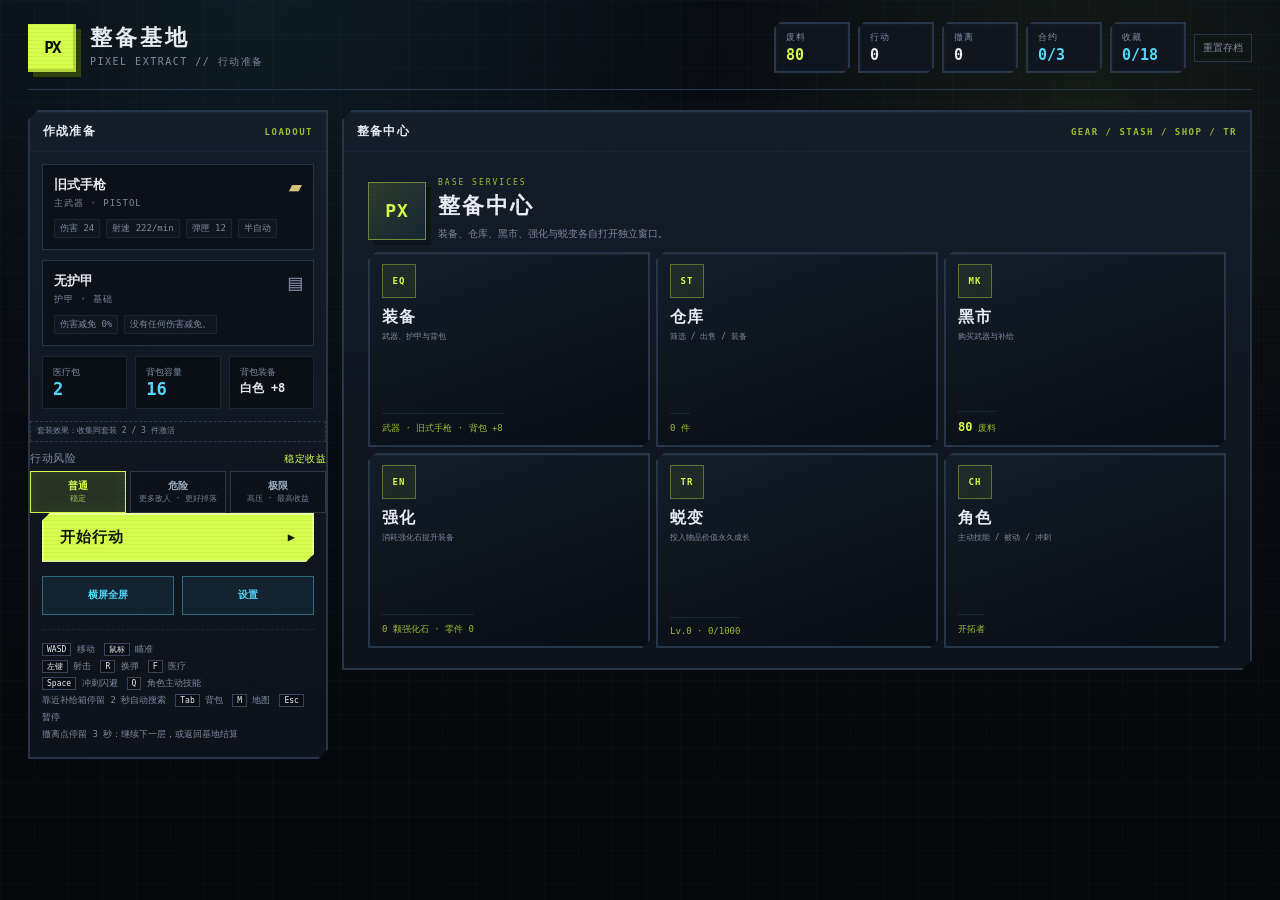
==== commit c9c0695b: "Rework collector room: one attribute line per collectible material Each boss material now levels its" ====
--- a/index.html
+++ b/index.html
@@ -323,12 +323,14 @@
         </div>
         <div class="collector-head">
           <div class="collector-head-copy">
-            <div class="collector-level">收藏 Lv.<span id="collectorLevel">0</span> / 8</div>
+            <div class="collector-level">收藏 Lv.<span id="collectorLevel">0</span> / <span id="collectorMaxLevel">18</span></div>
             <p class="collector-sub">捐赠首领材料（收藏品），每一档都是永久加成。</p>
           </div>
           <div class="collector-have">持有收藏品 <b id="collectorHave">0</b></div>
         </div>
         <div id="collectorTiers" class="collector-tiers"></div>
+        <div class="set-collection-head"><span>影像档案</span><b id="loreCount">0 / 8</b></div>
+        <div id="loreList" class="lore-list"></div>
         <div class="collector-foot">
           <span id="collectorHint" class="collector-hint">下一档：—</span>
           <button id="donateCollectorBtn" class="primary-btn compact" type="button" disabled>捐赠</button>
@@ -348,6 +350,23 @@
             <span>随机搜刮层，可一层层深入；风险越高敌人越多、掉落越好。</span>
           </div>
           <button id="startNormalBtn" class="primary-btn compact" type="button">开始行动</button>
+        </div>
+        <div class="stage-normal stage-daily">
+          <div class="stage-normal-copy">
+            <strong>每日生存挑战</strong>
+            <span id="stageDailyDesc">固定种子地图 · 活到目标时间领取奖励</span>
+          </div>
+          <button id="startDailyBtn" class="primary-btn compact" type="button">开始挑战</button>
+        </div>
+        <div class="stage-normal stage-insure">
+          <div class="stage-normal-copy">
+            <strong>行动保险</strong>
+            <span id="stageInsureDesc">花 60 废料投保；死亡时返还 40% 背包估值，撤离成功保费不退。</span>
+          </div>
+          <label class="stage-insure-toggle">
+            <input id="stageInsureToggle" type="checkbox">
+            <span>投保</span>
+          </label>
         </div>
         <div class="stage-subtitle">首领挑战 <span>单层行动 · 难度 N = 原 F(5N) 强度</span></div>
         <div id="stageBossList" class="stage-boss-list"></div>
@@ -399,6 +418,8 @@
               <div id="packChoices" class="equip-choice-list"></div>
             </section>
           </div>
+          <div class="set-collection-head"><span>武器改装</span><b>瞄准镜 / 弹匣 / 枪管</b></div>
+          <div id="weaponMods" class="weapon-mods"></div>
           <div class="set-collection-head"><span>套装图鉴</span><b id="setCollectionParts">改装零件 0</b></div>
           <div id="setCollection" class="set-collection"></div>
         </div>
@@ -457,7 +478,11 @@
             <span>黑市补给</span>
             <span id="shopScrap" class="panel-tag">废料 0</span>
           </div>
-          <div id="shopList" class="shop-list"></div>
+          <div class="set-collection-head"><span>派系声望</span><b>撤离 / 击杀 / 精英 提升</b></div>
+        <div id="factionList" class="faction-list"></div>
+        <div class="set-collection-head"><span>派系专属</span><b>声望等级解锁</b></div>
+        <div id="factionShop" class="faction-shop"></div>
+        <div id="shopList" class="shop-list"></div>
         </div>
 
         <div id="manageTranscendPanel" class="manage-panel hidden">
@@ -546,6 +571,10 @@
             <input id="settingDamageFlash" class="settings-toggle" type="checkbox">
           </label>
           <label class="settings-row">
+            <span><strong>击杀慢镜头</strong><small>最后一击时短暂放慢并轻微拉近</small></span>
+            <input id="settingKillSlowmo" class="settings-toggle" type="checkbox">
+          </label>
+          <label class="settings-row">
             <span><strong>性能模式</strong><small>减少粒子与动态效果，老手机更流畅</small></span>
             <input id="settingPerformanceMode" class="settings-toggle" type="checkbox">
           </label>
--- a/css/style.css
+++ b/css/style.css
@@ -2920,3 +2920,52 @@
   .collector-foot { margin-top: 6px; }
   .collector-hint { font-size: 9px; }
 }
+
+/* ---- Weapon mods ---- */
+.weapon-mods { display: grid; gap: 4px; padding: 0 2px 6px; }
+.weapon-mod-row { display: flex; align-items: center; gap: 8px; }
+.weapon-mod-slot { flex: 0 0 52px; color: var(--dim); font-size: 9px; }
+.weapon-mod-select { flex: 1; min-width: 0; min-height: 24px; padding: 2px 6px; border: 1px solid rgba(120,140,165,.3); background: #0a1017; color: var(--text); font: inherit; font-size: 9px; }
+.weapon-mod-empty { padding: 4px 6px; color: var(--dim); font-size: 9px; }
+@media (max-height: 520px) {
+  .weapon-mod-select { min-height: 20px; font-size: 8px; }
+  .weapon-mod-row { gap: 5px; }
+  .weapon-mod-slot { flex: 0 0 42px; font-size: 8px; }
+}
+
+/* ---- Faction reputation ---- */
+.faction-list { display: grid; gap: 4px; padding: 0 2px 5px; }
+.faction-row { display: flex; align-items: center; gap: 6px; font-size: 9px; }
+.faction-name { flex: 0 0 44px; font-weight: 900; }
+.faction-level { flex: 0 0 30px; color: var(--dim); }
+.faction-bar { flex: 1; height: 5px; background: #0a1017; border: 1px solid rgba(255,255,255,.06); }
+.faction-bar i { display: block; height: 100%; }
+.faction-points { flex: 0 0 auto; color: var(--dim); font-size: 8px; }
+.faction-shop { display: grid; gap: 4px; padding: 0 2px 4px; }
+@media (max-height: 520px) {
+  .faction-row { font-size: 8px; }
+  .faction-bar { height: 4px; }
+  .faction-shop .shop-item { padding: 3px 5px; }
+}
+
+/* ---- Lore archive ---- */
+.lore-list { display: grid; gap: 3px; padding: 0 2px 4px; max-height: 120px; overflow: auto; }
+.lore-row { display: flex; gap: 8px; align-items: baseline; padding: 3px 6px; border: 1px solid rgba(255,255,255,.06); background: rgba(9,14,22,.6); font-size: 9px; }
+.lore-row b { flex: 0 0 64px; color: var(--dim); font-weight: 900; }
+.lore-row span { flex: 1; min-width: 0; color: var(--dim); }
+.lore-row.got { border-color: rgba(126,232,210,.4); background: rgba(126,232,210,.06); }
+.lore-row.got b { color: #7ee8d2; }
+.lore-row.got span { color: var(--text); }
+@media (max-height: 520px) {
+  .lore-list { max-height: 84px; }
+  .lore-row { padding: 2px 4px; font-size: 8px; }
+  .lore-row b { flex: 0 0 54px; }
+}
+
+/* ---- Action insurance row ---- */
+.stage-insure-toggle { display: flex; align-items: center; gap: 5px; color: var(--lime); font-size: 10px; font-weight: 900; cursor: pointer; }
+.stage-insure-toggle input { width: 14px; height: 14px; accent-color: var(--lime); }
+.stage-daily .stage-normal-copy strong, .stage-insure .stage-normal-copy strong { color: var(--cyan); }
+@media (max-height: 520px) {
+  .stage-insure-toggle { font-size: 9px; }
+}
